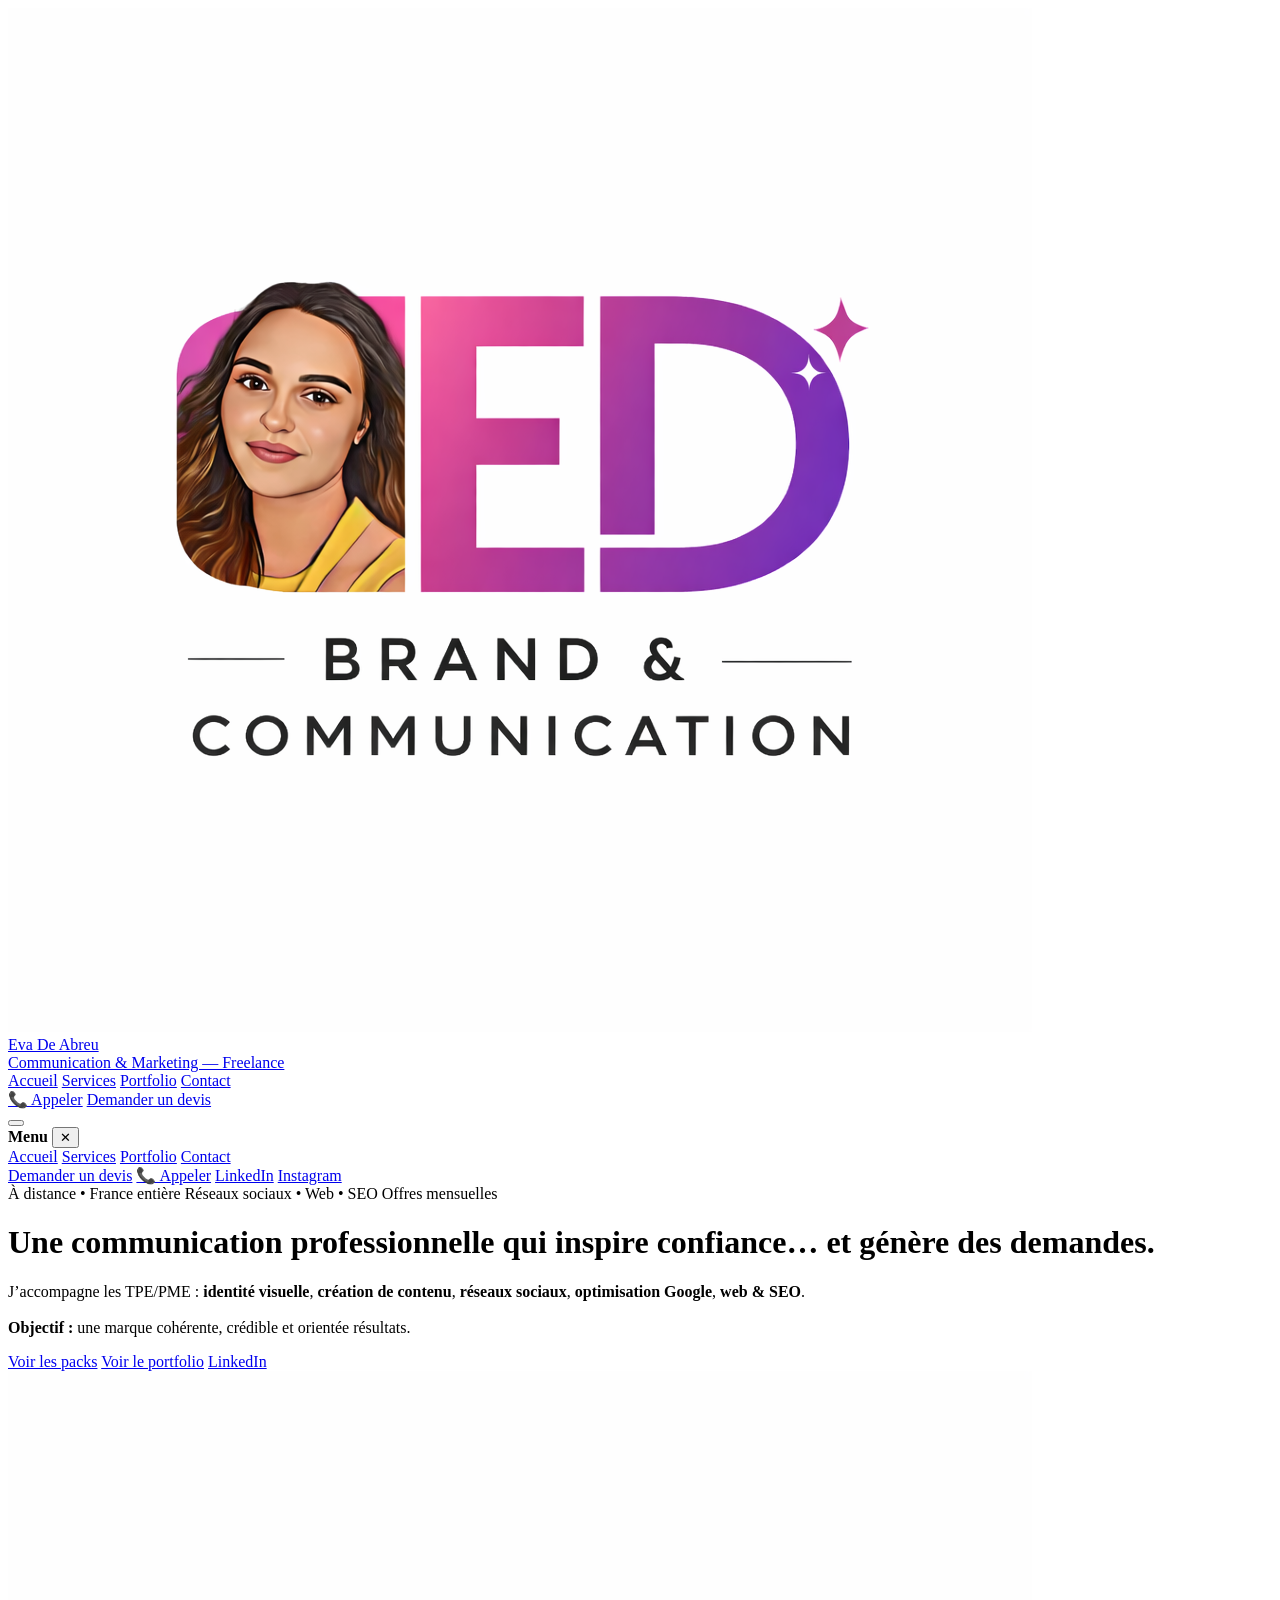
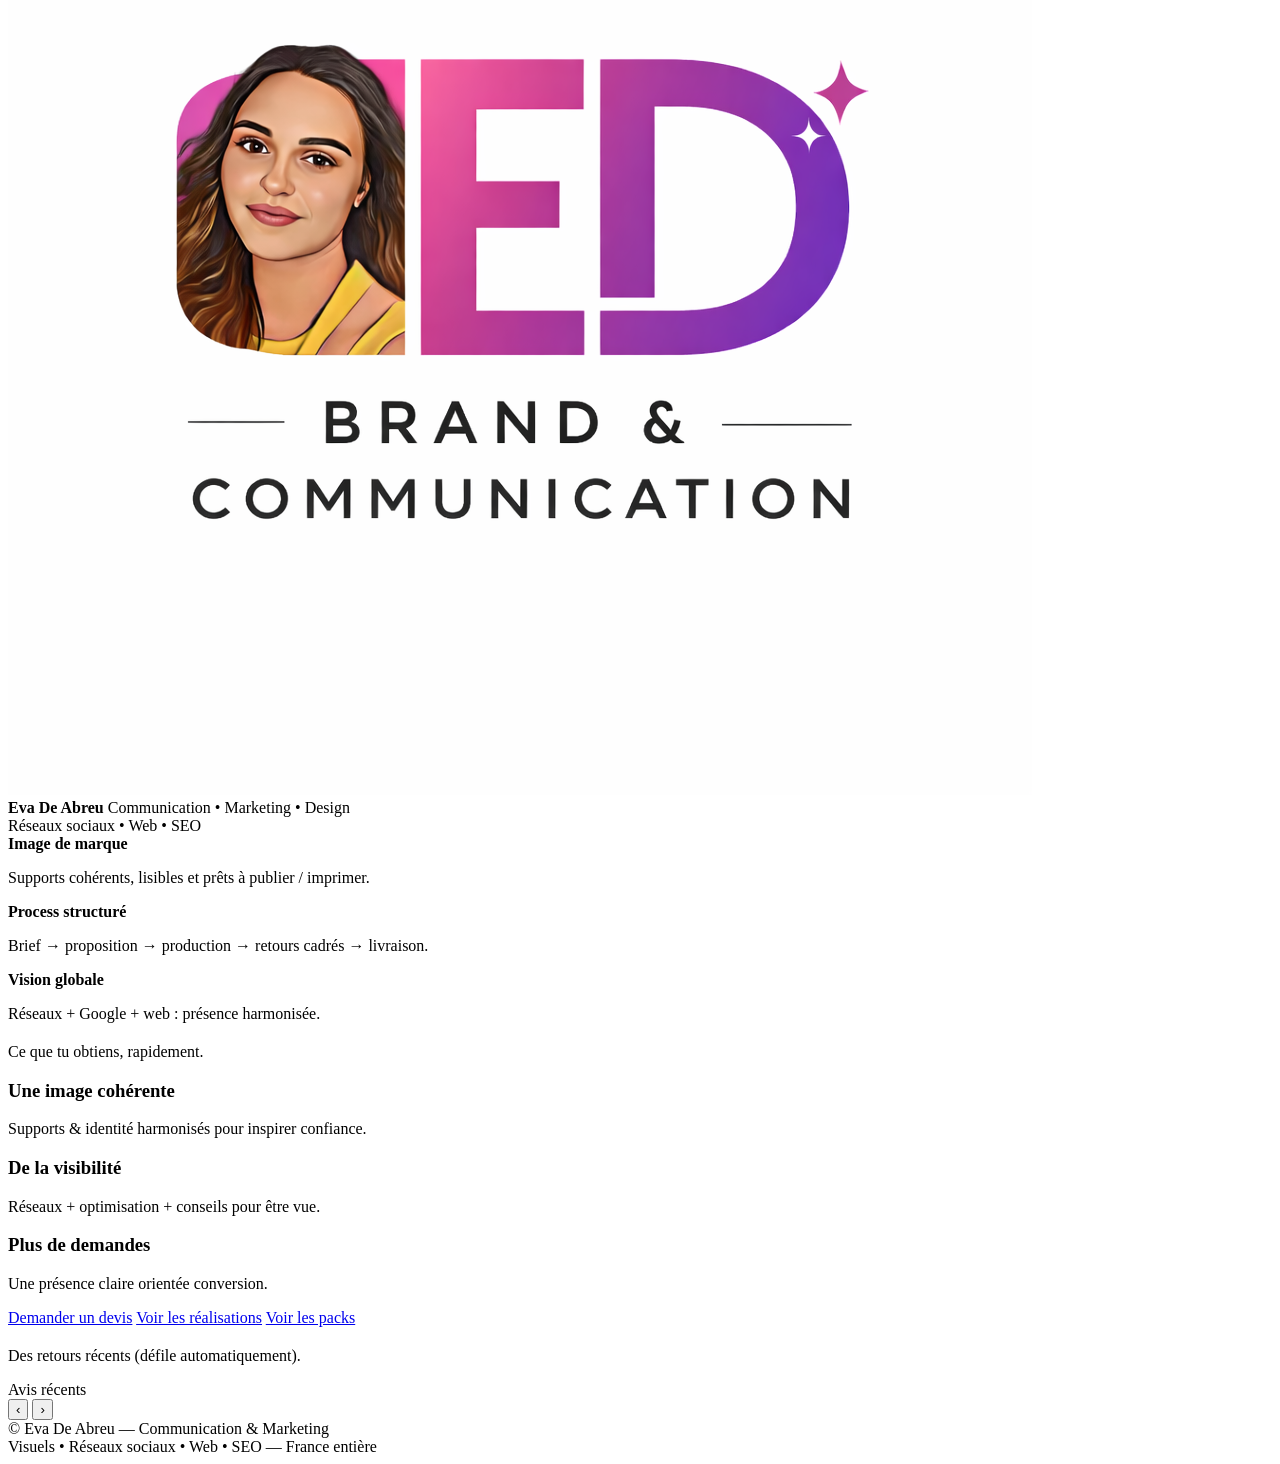
==== index.html @ fe3a86a8 "Add files via upload" ====
<!doctype html>
<html lang="fr">
<head>
  <meta charset="utf-8" />
  <meta name="viewport" content="width=device-width, initial-scale=1" />
  <title>Eva De Abreu — Communication & Marketing</title>
  <meta name="description" content="Freelance en communication & marketing : identité visuelle, réseaux sociaux, web & SEO." />
  <meta name="theme-color" content="#07070c" />
  <link rel="stylesheet" href="assets/css/style.css">
</head>

<body>
  <div class="bg-glow" aria-hidden="true"></div>
  <div class="blobs" aria-hidden="true">
    <div class="blob b1"></div>
    <div class="blob b2"></div>
    <div class="blob b3"></div>
  </div>

  <!-- ================= NAV ================= -->
  <div class="nav">
    <div class="wrap">
      <a class="brand" href="index.html" aria-label="Retour à l’accueil">
        <img src="brand-photo.jpg" alt="Photo — Eva De Abreu" onerror="this.style.display='none'">
        <div>
          <div class="name">Eva De Abreu</div>
          <div class="sub">Communication & Marketing — Freelance</div>
        </div>
      </a>

      <!-- Desktop links -->
      <div class="linksWrap" aria-label="Menu desktop">
        <nav class="links" id="topLinks">
          <a href="index.html">Accueil</a>
          <a href="services.html">Services</a>
          <a href="portfolio.html">Portfolio</a>
          <a href="contact.html">Contact</a>
        </nav>
      </div>

      <!-- Desktop buttons -->
      <div class="nav-right">
        <a class="pill" href="tel:+33765232469">📞 Appeler</a>
        <a class="pill primary" href="contact.html">Demander un devis</a>
      </div>

      <!-- Mobile burger -->
      <button class="burger" id="burger" type="button" aria-label="Ouvrir le menu" aria-expanded="false">
        <span></span><span></span><span></span>
      </button>
    </div>

    <!-- Mobile drawer -->
    <div class="mobileMenu" id="mobileMenu" aria-hidden="true">
      <div class="mobileCard">
        <div class="mobileTop">
          <b>Menu</b>
          <button class="mobileClose" id="mobileClose" type="button" aria-label="Fermer">✕</button>
        </div>

        <nav class="mobileLinks" aria-label="Navigation mobile">
          <a href="index.html" class="mLink">Accueil</a>
          <a href="services.html" class="mLink">Services</a>
          <a href="portfolio.html" class="mLink">Portfolio</a>
          <a href="contact.html" class="mLink">Contact</a>
        </nav>

        <div class="mobileCtas">
          <a class="btn primary" href="contact.html">Demander un devis</a>
          <a class="btn" href="tel:+33765232469">📞 Appeler</a>
          <a class="btn linkedin" href="https://www.linkedin.com/in/eva-de-abreu-46a273197/" target="_blank" rel="noopener">LinkedIn</a>
          <a class="btn" href="https://www.instagram.com/edbra_nd/" target="_blank" rel="noopener">Instagram</a>
        </div>
      </div>
    </div>
  </div>

  <!-- ================= HERO ================= -->
  <header class="wrap">
    <div class="hero">
      <div class="card hero-left glow-hover reveal">
        <div class="chips">
          <span class="chip"><span class="dot"></span>À distance • France entière</span>
          <span class="chip"><span class="dot"></span>Réseaux sociaux • Web • SEO</span>
          <span class="chip"><span class="dot"></span>Offres mensuelles</span>
        </div>

        <h1>
          Une communication <span class="grad">professionnelle</span> qui inspire confiance… et génère des
          <span class="grad">demandes</span>.
        </h1>

        <p class="lead">
          J’accompagne les TPE/PME : <b>identité visuelle</b>, <b>création de contenu</b>, <b>réseaux sociaux</b>,
          <b>optimisation Google</b>, <b>web & SEO</b>.
          <br><br>
          <b>Objectif :</b> une marque cohérente, crédible et orientée résultats.
        </p>

        <div class="hero-actions">
          <a class="btn primary" href="services.html">Voir les packs</a>
          <a class="btn ghost" href="portfolio.html">Voir le portfolio</a>
          <a class="btn linkedin" href="https://www.linkedin.com/in/eva-de-abreu-46a273197/" target="_blank" rel="noopener">LinkedIn</a>
        </div>
      </div>

      <div class="card hero-right reveal">
        <div class="profile glow-hover">
          <div class="orb" aria-hidden="true"></div>
          <div class="avatar">
            <img src="brand-photo.jpg" alt="Photo — Eva De Abreu" onerror="this.style.display='none'">
          </div>
          <div>
            <b>Eva De Abreu</b>
            <span>Communication • Marketing • Design<br>Réseaux sociaux • Web • SEO</span>
          </div>
        </div>

        <div class="stat glow-hover">
          <strong>Image de marque</strong>
          <p>Supports cohérents, lisibles et prêts à publier / imprimer.</p>
        </div>
        <div class="stat glow-hover">
          <strong>Process structuré</strong>
          <p>Brief → proposition → production → retours cadrés → livraison.</p>
        </div>
        <div class="stat glow-hover">
          <strong>Vision globale</strong>
          <p>Réseaux + Google + web : présence harmonisée.</p>
        </div>
      </div>
    </div>
  </header>

  <main class="wrap">
    <!-- ============ EN BREF ============ -->
    <section class="reveal">
      <div class="section-head">
        <h2 class="type-title" data-text="En bref"><span class="typeOut"></span><span class="caret" aria-hidden="true"></span></h2>
        <p>Ce que tu obtiens, rapidement.</p>
      </div>

      <div class="grid3">
        <div class="tile glow-hover">
          <h3>Une image cohérente</h3>
          <p>Supports & identité harmonisés pour inspirer confiance.</p>
        </div>
        <div class="tile glow-hover">
          <h3>De la visibilité</h3>
          <p>Réseaux + optimisation + conseils pour être vue.</p>
        </div>
        <div class="tile glow-hover">
          <h3>Plus de demandes</h3>
          <p>Une présence claire orientée conversion.</p>
        </div>
      </div>

      <div class="hero-actions" style="margin-top:14px;">
        <a class="btn primary" href="contact.html">Demander un devis</a>
        <a class="btn" href="portfolio.html">Voir les réalisations</a>
        <a class="btn ghost" href="services.html">Voir les packs</a>
      </div>
    </section>

    <!-- ============ AVIS ============ -->
    <section class="reveal">
      <div class="section-head">
        <h2 class="type-title" data-text="Avis clients"><span class="typeOut"></span><span class="caret" aria-hidden="true"></span></h2>
        <p>Des retours récents (défile automatiquement).</p>
      </div>

      <div class="reviewsHead">
        <div class="badge"><span class="spark"></span> Avis récents</div>
      </div>
      <div class="revProgress" aria-hidden="true"><span id="revProg"></span></div>

      <div class="reviews">
        <div class="reviews-track" id="reviewsTrack" aria-label="Carrousel d'avis"></div>
        <button class="revArrow left" type="button" id="revPrev" aria-label="Avis précédent">‹</button>
        <button class="revArrow right" type="button" id="revNext" aria-label="Avis suivant">›</button>
        <div class="revDots" id="revDots" aria-hidden="true"></div>
      </div>
    </section>

    <footer>
      <div class="foot">
        <div>© <span id="y"></span> Eva De Abreu — Communication & Marketing</div>
        <div class="muted2">Visuels • Réseaux sociaux • Web • SEO — France entière</div>
      </div>
    </footer>
  </main>

  <script src="assets/js/main.js" defer></script>
</body>
</html>
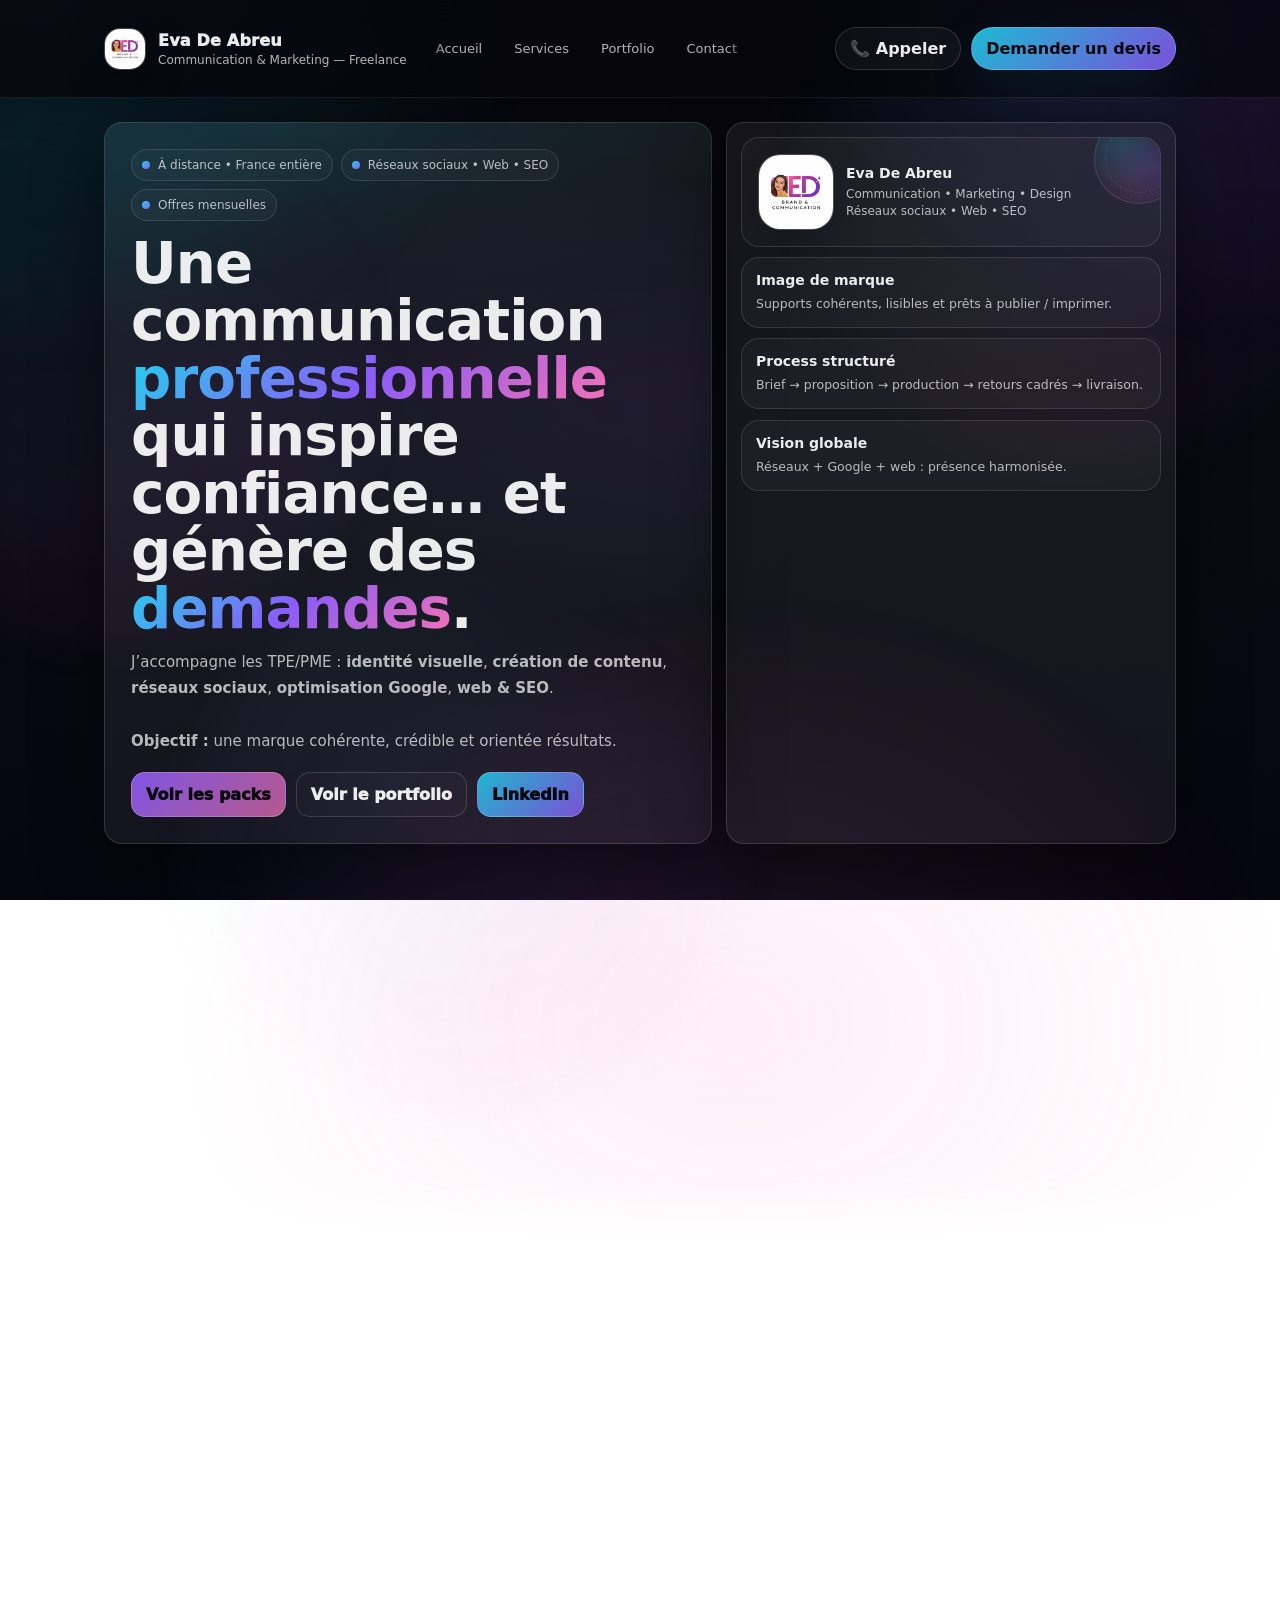
==== commit 3dee60df: "Update index.html" ====
--- a/index.html
+++ b/index.html
@@ -17,7 +17,6 @@
     <div class="blob b3"></div>
   </div>
 
-  <!-- ================= NAV ================= -->
   <div class="nav">
     <div class="wrap">
       <a class="brand" href="index.html" aria-label="Retour à l’accueil">
@@ -28,7 +27,6 @@
         </div>
       </a>
 
-      <!-- Desktop links -->
       <div class="linksWrap" aria-label="Menu desktop">
         <nav class="links" id="topLinks">
           <a href="index.html">Accueil</a>
@@ -38,19 +36,16 @@
         </nav>
       </div>
 
-      <!-- Desktop buttons -->
       <div class="nav-right">
         <a class="pill" href="tel:+33765232469">📞 Appeler</a>
         <a class="pill primary" href="contact.html">Demander un devis</a>
       </div>
 
-      <!-- Mobile burger -->
       <button class="burger" id="burger" type="button" aria-label="Ouvrir le menu" aria-expanded="false">
         <span></span><span></span><span></span>
       </button>
     </div>
 
-    <!-- Mobile drawer -->
     <div class="mobileMenu" id="mobileMenu" aria-hidden="true">
       <div class="mobileCard">
         <div class="mobileTop">
@@ -75,7 +70,6 @@
     </div>
   </div>
 
-  <!-- ================= HERO ================= -->
   <header class="wrap">
     <div class="hero">
       <div class="card hero-left glow-hover reveal">
@@ -133,7 +127,6 @@
   </header>
 
   <main class="wrap">
-    <!-- ============ EN BREF ============ -->
     <section class="reveal">
       <div class="section-head">
         <h2 class="type-title" data-text="En bref"><span class="typeOut"></span><span class="caret" aria-hidden="true"></span></h2>
@@ -162,7 +155,6 @@
       </div>
     </section>
 
-    <!-- ============ AVIS ============ -->
     <section class="reveal">
       <div class="section-head">
         <h2 class="type-title" data-text="Avis clients"><span class="typeOut"></span><span class="caret" aria-hidden="true"></span></h2>
--- a/assets/css/style.css
+++ b/assets/css/style.css
@@ -0,0 +1,1121 @@
+:root{
+  --bg0:#06060b;
+  --bg1:#090a12;
+  --panel: rgba(255,255,255,.06);
+  --stroke: rgba(255,255,255,.14);
+  --stroke2: rgba(255,255,255,.10);
+  --text: rgba(255,255,255,.92);
+  --muted: rgba(255,255,255,.70);
+  --muted2: rgba(255,255,255,.52);
+  --a1:#8b5cf6;
+  --a2:#22d3ee;
+  --a3:#f472b6;
+  --shadow: 0 18px 70px rgba(0,0,0,.45);
+  --shadow2: 0 10px 40px rgba(0,0,0,.25);
+  --r: 18px;
+  --max: 1120px;
+  --font: ui-sans-serif, system-ui, -apple-system, Segoe UI, Roboto, Arial, "Noto Sans";
+}
+*{box-sizing:border-box}
+html,body{height:100%}
+html, body { overflow-x:hidden; }
+body{
+  margin:0;
+  font-family:var(--font);
+  color:var(--text);
+  background: linear-gradient(180deg, var(--bg0), var(--bg1) 55%, #060610);
+  overflow-x:hidden;
+}
+a{color:inherit; text-decoration:none}
+.wrap{max-width:var(--max); margin:0 auto; padding:24px}
+.muted{color:var(--muted)}
+.muted2{color:var(--muted2)}
+.tiny{font-size:12px}
+.sr{position:absolute; width:1px; height:1px; padding:0; margin:-1px; overflow:hidden; clip:rect(0,0,0,0); white-space:nowrap; border:0;}
+
+.bg-glow{
+  position:fixed; inset:-24vmax; pointer-events:none; z-index:-2;
+  background:
+    radial-gradient(70vmax 55vmax at 18% 18%, rgba(34,211,238,.14), transparent 60%),
+    radial-gradient(70vmax 55vmax at 84% 16%, rgba(139,92,246,.18), transparent 60%),
+    radial-gradient(70vmax 55vmax at 55% 88%, rgba(244,114,182,.12), transparent 64%);
+  filter: blur(22px);
+  transform: translateZ(0);
+  opacity: .95;
+}
+.blobs{position:fixed; inset:0; pointer-events:none; z-index:-1; opacity:.55; filter: blur(20px); transform: translateZ(0);}
+.blob{
+  position:absolute; width: 44vmax; height: 44vmax; border-radius: 999px;
+  background:
+    radial-gradient(circle at 30% 30%, rgba(34,211,238,.18), transparent 55%),
+    radial-gradient(circle at 70% 60%, rgba(139,92,246,.18), transparent 55%),
+    radial-gradient(circle at 40% 80%, rgba(244,114,182,.12), transparent 60%);
+  mix-blend-mode: screen;
+  opacity:.55;
+  animation: floaty 12s ease-in-out infinite;
+}
+.blob.b1{left:-14%; top:10%;}
+.blob.b2{left:62%; top:-10%; animation-duration: 14s; opacity:.50}
+.blob.b3{left:14%; top:62%; animation-duration: 16s; opacity:.45}
+@keyframes floaty{0%,100%{transform: translate(0,0) scale(1)} 50%{transform: translate(28px,-22px) scale(1.05)}}
+body:before{
+  content:""; position:fixed; inset:0; pointer-events:none; opacity:.05; mix-blend-mode: overlay; z-index:-1;
+  background-image:url("data:image/svg+xml,%3Csvg xmlns='http://www.w3.org/2000/svg' width='160' height='160'%3E%3Cfilter id='n'%3E%3CfeTurbulence type='fractalNoise' baseFrequency='.8' numOctaves='3' stitchTiles='stitch'/%3E%3C/filter%3E%3Crect width='160' height='160' filter='url(%23n)' opacity='.14'/%3E%3C/svg%3E");
+}
+
+.card{
+  border-radius: var(--r);
+  border:1px solid var(--stroke);
+  background: var(--panel);
+  box-shadow: var(--shadow);
+}
+.soft{
+  border-radius: var(--r);
+  border:1px solid var(--stroke2);
+  background: rgba(255,255,255,.04);
+  box-shadow: var(--shadow2);
+}
+.glow-hover{
+  position:relative;
+  transition: transform .18s ease, border-color .18s ease, background .18s ease, box-shadow .18s ease, filter .18s ease;
+  will-change: transform;
+}
+.glow-hover:hover{
+  transform: translateY(-3px) scale(1.01);
+  border-color: rgba(255,255,255,.22);
+  background: rgba(255,255,255,.07);
+  box-shadow: 0 22px 90px rgba(0,0,0,.55);
+}
+.glow-hover:after{
+  content:""; position:absolute; inset:-1px; border-radius: inherit; pointer-events:none;
+  opacity:0; transition: opacity .18s ease;
+  background:
+    radial-gradient(520px 220px at 20% 10%, rgba(34,211,238,.16), transparent 55%),
+    radial-gradient(520px 220px at 90% 70%, rgba(139,92,246,.16), transparent 55%);
+}
+.glow-hover:hover:after{opacity:1}
+
+.nav{
+  position:sticky; top:0; z-index:50;
+  backdrop-filter: blur(14px);
+  background: rgba(6,6,12,.72);
+  border-bottom: 1px solid rgba(255,255,255,.08);
+}
+.nav .wrap{
+  display:flex; align-items:center; justify-content:space-between; gap:12px; flex-wrap:nowrap;
+}
+.brand{display:flex; align-items:center; gap:12px; flex:0 0 auto; min-width:0;}
+.brand img{
+  width:42px; height:42px; border-radius:16px; object-fit:cover;
+  border:1px solid rgba(255,255,255,.18);
+  background: rgba(255,255,255,.06);
+  box-shadow: var(--shadow2);
+  flex:0 0 auto;
+}
+.brand .name{font-weight:950; letter-spacing:.2px; white-space:nowrap}
+.brand .sub{font-size:12px; color:var(--muted); margin-top:3px; white-space:nowrap}
+
+.linksWrap{position:relative; flex: 1 1 auto; min-width:0; display:flex; align-items:center; gap:8px;}
+.navArrow{
+  width:36px; height:36px; border-radius:999px;
+  border:1px solid rgba(255,255,255,.14);
+  background: rgba(255,255,255,.04);
+  color:rgba(255,255,255,.82);
+  cursor:pointer;
+  display:none;
+  align-items:center; justify-content:center;
+  transition: transform .12s ease, filter .12s ease, background .12s ease, border-color .12s ease;
+  flex:0 0 auto;
+}
+.navArrow:hover{ transform: translateY(-1px); filter:brightness(1.08); background: rgba(255,255,255,.06); border-color: rgba(255,255,255,.18); }
+.navArrow:active{ transform: translateY(0); }
+.links{
+  display:flex; gap:6px; align-items:center; white-space:nowrap;
+  overflow-x:auto; -webkit-overflow-scrolling: touch;
+  scrollbar-width:none; padding: 6px 4px; border-radius:999px; min-width:0;
+  mask-image: linear-gradient(90deg, transparent, #000 8%, #000 92%, transparent);
+}
+.links::-webkit-scrollbar{display:none}
+.links a{
+  font-size:13px; color:var(--muted); padding:10px 12px; border-radius:999px;
+  border:1px solid transparent; flex:0 0 auto;
+  transition: transform .12s ease, background .12s ease, border-color .12s ease;
+}
+.links a:hover{
+  color:var(--text);
+  border-color: rgba(255,255,255,.12);
+  background: rgba(255,255,255,.04);
+  transform: translateY(-1px);
+}
+.links a.active{
+  color:#07070c;
+  background: linear-gradient(135deg, rgba(34,211,238,.88), rgba(139,92,246,.88));
+  border-color: rgba(255,255,255,.18);
+}
+
+.nav-right{display:flex; align-items:center; gap:10px; flex:0 0 auto; white-space:nowrap;}
+.pill{
+  display:inline-flex; align-items:center; gap:10px; padding:11px 14px; border-radius:999px;
+  border:1px solid rgba(255,255,255,.14);
+  background: rgba(255,255,255,.04);
+  color:var(--text);
+  font-weight:900;
+  cursor:pointer;
+  transition: transform .12s ease, background .12s ease, border-color .12s ease, filter .12s ease;
+  white-space:nowrap;
+}
+.pill:hover{transform: translateY(-1px); background: rgba(255,255,255,.06); border-color: rgba(255,255,255,.18); filter:brightness(1.06)}
+.pill.primary{
+  background: linear-gradient(135deg, rgba(34,211,238,.88), rgba(139,92,246,.88));
+  color:#07070c; border-color: rgba(255,255,255,.18);
+  box-shadow: 0 18px 55px rgba(34,211,238,.10);
+}
+
+@media(max-width:980px){
+  .brand .sub{display:none}
+  .nav .wrap{padding-top:12px; padding-bottom:12px;}
+  .nav-right .pill{ padding:10px 12px; }
+}
+@media(max-width:560px){
+  .links a{ padding:9px 10px; font-size:12.5px; }
+  .brand img{ width:38px; height:38px; border-radius:14px; }
+  .brand .name{ font-size:13px; }
+  .nav-right{ gap:8px; }
+  .nav-right .pill{ padding:9px 10px; font-size:13px; }
+  .navArrow{ width:34px; height:34px; }
+}
+
+header{padding:44px 0 8px}
+.hero{display:grid; grid-template-columns: 1.15fr .85fr; gap:14px;}
+@media(max-width:980px){ .hero{grid-template-columns:1fr} header{padding:26px 0 8px} }
+.hero-left{padding:26px; position:relative; overflow:hidden}
+.hero-left:after{
+  content:""; position:absolute; inset:-1px; border-radius: var(--r); pointer-events:none;
+  background:
+    radial-gradient(1200px 400px at 30% 0%, rgba(34,211,238,.12), transparent 55%),
+    radial-gradient(1200px 420px at 100% 40%, rgba(139,92,246,.14), transparent 55%),
+    radial-gradient(900px 420px at 70% 100%, rgba(244,114,182,.10), transparent 60%);
+  opacity:.85; mask: linear-gradient(#000, transparent 120%);
+}
+.chips{display:flex; gap:8px; flex-wrap:wrap; margin-bottom:14px; position:relative; z-index:1}
+.chip{
+  display:inline-flex; align-items:center; gap:8px; padding:8px 10px; border-radius:999px;
+  border:1px solid rgba(255,255,255,.12);
+  background: rgba(255,255,255,.03);
+  font-size:12px; color:var(--muted);
+  transition: transform .14s ease, filter .14s ease;
+}
+.chip:hover{ transform: translateY(-2px); filter:brightness(1.08); }
+.dot{width:8px; height:8px; border-radius:999px; background: linear-gradient(135deg, var(--a2), var(--a1)); display:inline-block;}
+h1{
+  margin:0 0 12px;
+  font-size: clamp(34px, 4.4vw, 58px);
+  line-height:1.02;
+  letter-spacing:-.9px;
+  position:relative; z-index:1;
+}
+.grad{
+  background: linear-gradient(135deg, var(--a2), var(--a1), var(--a3));
+  -webkit-background-clip:text; background-clip:text; color:transparent;
+}
+.lead{
+  margin:0 0 18px; line-height:1.75; color:var(--muted);
+  font-size:15px; max-width:78ch; position:relative; z-index:1;
+}
+.hero-actions{display:flex; gap:10px; flex-wrap:wrap; margin-top:10px; position:relative; z-index:1}
+.btn{
+  display:inline-flex; align-items:center; justify-content:center; gap:10px;
+  padding:12px 14px; border-radius:14px;
+  border:1px solid rgba(255,255,255,.14);
+  background: rgba(255,255,255,.04);
+  color:var(--text);
+  font-weight:950;
+  cursor:pointer;
+  transition: transform .14s ease, background .14s ease, border-color .14s ease, filter .14s ease;
+  white-space:nowrap;
+}
+.btn:hover{transform: translateY(-2px) scale(1.01); background: rgba(255,255,255,.06); border-color: rgba(255,255,255,.18); filter:brightness(1.07)}
+.btn.primary{ background: linear-gradient(135deg, rgba(139,92,246,.92), rgba(244,114,182,.72)); color:#07070c; border-color: rgba(255,255,255,.18); }
+.btn.linkedin{ background: linear-gradient(135deg, rgba(34,211,238,.84), rgba(139,92,246,.84)); color:#07070c; border-color: rgba(255,255,255,.18); }
+.btn.ghost{ background: rgba(255,255,255,.02); }
+.hero-right{padding:14px; display:flex; flex-direction:column; gap:10px}
+.profile{
+  padding:16px; display:flex; gap:12px; align-items:center;
+  border-radius: var(--r);
+  border:1px solid rgba(255,255,255,.12);
+  background: rgba(255,255,255,.03);
+  position:relative; overflow:hidden;
+}
+.orb{
+  position:absolute; right:-24px; top:-24px; width:90px; height:90px; border-radius:999px;
+  border:1px solid rgba(255,255,255,.14);
+  background:
+    radial-gradient(circle at 30% 30%, rgba(34,211,238,.22), transparent 55%),
+    radial-gradient(circle at 70% 60%, rgba(139,92,246,.22), transparent 55%),
+    radial-gradient(circle at 40% 80%, rgba(244,114,182,.14), transparent 60%);
+  filter: blur(.2px);
+  opacity:.8;
+  animation: spin 8s linear infinite;
+}
+.orb:after{ content:""; position:absolute; inset:10px; border-radius:999px; border:1px dashed rgba(255,255,255,.18); opacity:.7; }
+@keyframes spin{to{transform: rotate(360deg)}}
+.avatar{
+  width:76px; height:76px; border-radius:22px; overflow:hidden;
+  border:1px solid rgba(255,255,255,.16);
+  background: rgba(255,255,255,.05);
+  box-shadow: var(--shadow2);
+  flex:0 0 auto;
+  transition: transform .18s ease;
+}
+.profile:hover .avatar{transform: scale(1.03)}
+.avatar img{width:100%; height:100%; object-fit:cover; display:block}
+.profile b{display:block; font-size:14px}
+.profile span{display:block; margin-top:5px; color:var(--muted); font-size:12px; line-height:1.4}
+.stat{
+  padding:14px;
+  border-radius: var(--r);
+  border:1px solid rgba(255,255,255,.12);
+  background: rgba(255,255,255,.03);
+}
+.stat strong{display:block; font-size:14px}
+.stat p{margin:6px 0 0; color:var(--muted); font-size:12.5px; line-height:1.55}
+
+section{padding:22px 0}
+.section-head{
+  display:flex; align-items:flex-end; justify-content:space-between;
+  gap:12px; margin:12px 0 12px;
+}
+.type-title{
+  margin:0; font-size:16px; letter-spacing:.2px;
+  min-height: 22px; display:flex; align-items:flex-end; gap:8px;
+}
+.caret{
+  width:10px; height:18px; border-right:2px solid rgba(255,255,255,.7);
+  transform: translateY(2px);
+  animation: blink 1s steps(1) infinite;
+  opacity:.9;
+}
+@keyframes blink{50%{opacity:0}}
+.section-head p{margin:0; color:var(--muted2); font-size:13px}
+
+.grid3{display:grid; grid-template-columns:repeat(3,1fr); gap:12px}
+@media(max-width:980px){ .grid3{grid-template-columns:1fr} }
+.tile{
+  padding:16px; border-radius: var(--r);
+  border:1px solid rgba(255,255,255,.12);
+  background: rgba(255,255,255,.03);
+  box-shadow: var(--shadow2);
+  position:relative; overflow:hidden;
+  transition: transform .18s ease, background .18s ease, border-color .18s ease, filter .18s ease;
+}
+.tile:before{
+  content:""; position:absolute; inset:-1px; pointer-events:none;
+  background:
+    radial-gradient(420px 220px at 10% 0%, rgba(34,211,238,.10), transparent 60%),
+    radial-gradient(420px 220px at 100% 60%, rgba(139,92,246,.10), transparent 60%);
+  opacity:.9;
+}
+.tile > *{ position:relative; z-index:1; }
+.tile:hover{transform: translateY(-3px) scale(1.01); background: rgba(255,255,255,.05); border-color: rgba(255,255,255,.18); filter:brightness(1.06)}
+.tile h3{margin:0 0 8px; font-size:14px}
+.tile p{margin:0; color:var(--muted); font-size:13px; line-height:1.6}
+
+.packsTrack{
+  display:flex; gap:12px; overflow-x:auto;
+  -webkit-overflow-scrolling: touch;
+  scroll-snap-type:x mandatory;
+  scrollbar-width:none;
+  padding: 4px 2px 14px;
+  mask-image: linear-gradient(90deg, transparent, #000 6%, #000 94%, transparent);
+}
+.packsTrack::-webkit-scrollbar{display:none}
+.packCard{
+  flex: 0 0 92%;
+  scroll-snap-align:start;
+  border-radius: var(--r);
+  border:1px solid rgba(255,255,255,.12);
+  background: rgba(255,255,255,.03);
+  box-shadow: var(--shadow2);
+  overflow:hidden;
+  position:relative;
+  display:flex;
+  flex-direction:column;
+  min-height: 520px;
+  padding-top: 18px;
+}
+@media(min-width: 760px){ .packCard{ flex-basis: 58%; } }
+@media(min-width: 980px){
+  .packCard{ flex-basis: calc(33.333% - 8px); min-height: 560px; }
+  .packsTrack{ overflow: hidden; scroll-snap-type:none; mask-image:none; padding-bottom: 2px; }
+}
+.packBadge{
+  position:absolute;
+  top:10px;
+  left:12px;
+  font-size:11px;
+  padding:7px 10px;
+  border-radius:999px;
+  border:1px solid rgba(34,211,238,.35);
+  background: rgba(34,211,238,.12);
+  backdrop-filter: blur(10px);
+  font-weight:950;
+  color: rgba(255,255,255,.92);
+  z-index:6;
+}
+.packTop{
+  padding:18px;
+  border-bottom: 1px solid rgba(255,255,255,.08);
+  position:relative;
+  overflow:hidden;
+}
+.packTop:before{
+  content:"";
+  position:absolute; inset:-1px;
+  background:
+    radial-gradient(520px 220px at 10% 0%, rgba(34,211,238,.10), transparent 60%),
+    radial-gradient(520px 240px at 100% 70%, rgba(139,92,246,.10), transparent 60%);
+  opacity:.9;
+  pointer-events:none;
+}
+.packTop > *{ position:relative; z-index:1; }
+.packTitle{ font-weight:950; font-size:14px; }
+.packDesc{ margin-top:6px; color:var(--muted); font-size:12.8px; line-height:1.55; max-width: 52ch; }
+.packPrice{
+  margin-top:12px;
+  display:inline-flex;
+  flex-direction:column;
+  gap:3px;
+  padding:10px 12px;
+  border-radius:999px;
+  color:#07070c;
+  font-weight:950;
+  background: linear-gradient(135deg, rgba(34,211,238,.90), rgba(139,92,246,.92));
+  border:1px solid rgba(255,255,255,.16);
+  width: fit-content;
+}
+.packPrice small{ opacity:.84; font-size:11px; font-weight:900; }
+.packInner{ padding:14px 16px 16px; display:flex; flex-direction:column; gap:10px; flex:1 1 auto; min-height:0; }
+.packListWrap{
+  border-radius:14px;
+  border:1px solid rgba(255,255,255,.10);
+  background: rgba(255,255,255,.02);
+  padding:10px;
+  flex: 1 1 auto;
+  min-height: 0;
+  overflow:hidden;
+}
+.packList{
+  margin:0;
+  padding:0;
+  list-style:none;
+  display:grid;
+  gap:8px;
+  max-height: 320px;
+  overflow:auto;
+  scrollbar-width: thin;
+  scrollbar-color: rgba(255,255,255,.22) transparent;
+  padding-right: 6px;
+}
+.packList::-webkit-scrollbar{ width:10px; }
+.packList::-webkit-scrollbar-thumb{
+  background: rgba(255,255,255,.18);
+  border-radius:999px;
+  border: 3px solid transparent;
+  background-clip: content-box;
+}
+.packList li{
+  display:flex;
+  gap:10px;
+  align-items:flex-start;
+  padding:10px 12px;
+  border-radius:14px;
+  border:1px solid rgba(255,255,255,.10);
+  background: rgba(255,255,255,.03);
+  color:var(--muted);
+  font-size:13px;
+  transition: transform .16s ease, border-color .16s ease, background .16s ease;
+}
+.packList li:hover{transform: translateY(-2px); border-color: rgba(255,255,255,.18); background: rgba(255,255,255,.05);}
+.packList li i{
+  width:10px; height:10px; border-radius:999px;
+  background: linear-gradient(135deg, var(--a2), var(--a1));
+  margin-top:4px; flex:0 0 auto; display:inline-block;
+}
+.packCtaRow{display:flex; gap:10px; flex-wrap:wrap; margin-top:auto;}
+.packCtaRow .btn{ width:100%; }
+
+.seg{
+  padding:10px 12px; border-radius:999px;
+  border:1px solid rgba(255,255,255,.12);
+  background: rgba(255,255,255,.03);
+  color:var(--muted);
+  font-weight:950;
+  cursor:pointer;
+  transition: transform .12s ease, background .12s ease, border-color .12s ease, filter .12s ease;
+}
+.seg:hover{transform: translateY(-2px); background: rgba(255,255,255,.05); border-color: rgba(255,255,255,.18); filter:brightness(1.07)}
+.seg.active{ color:#07070c; background: linear-gradient(135deg, rgba(139,92,246,.88), rgba(34,211,238,.72)); border-color: rgba(255,255,255,.16); }
+.gallery-actions{display:flex; gap:10px; flex-wrap:wrap}
+.gallery{ display:grid; grid-template-columns:repeat(4,1fr); gap:12px; margin-top:12px; }
+@media(max-width:980px){ .gallery{grid-template-columns:1fr 1fr} }
+@media(max-width:520px){ .gallery{grid-template-columns:1fr} }
+.shot{
+  border-radius: var(--r);
+  border:1px solid rgba(255,255,255,.12);
+  background: rgba(255,255,255,.03);
+  overflow:hidden;
+  box-shadow: var(--shadow2);
+  cursor:pointer;
+  transition: transform .18s ease, border-color .18s ease, filter .18s ease;
+  position:relative;
+}
+.shot:hover{transform: translateY(-3px) scale(1.01); border-color: rgba(255,255,255,.18); filter:brightness(1.06)}
+.shot img{
+  width:100%;
+  height: 320px;
+  object-fit: contain;
+  background: rgba(6,6,12,.42);
+  padding:12px;
+  display:block;
+  filter:saturate(1.03) contrast(1.02);
+}
+.cap{
+  position:absolute; left:10px; right:10px; bottom:10px;
+  border-radius:14px; padding:10px 12px;
+  border:1px solid rgba(255,255,255,.12);
+  background: rgba(6,6,12,.72);
+  backdrop-filter: blur(12px);
+  display:flex; align-items:center; justify-content:space-between; gap:10px;
+}
+.cap b{font-size:12px}
+.cap span{font-size:11px; color:var(--muted)}
+.miniTag{
+  font-size:11px; font-weight:950; padding:6px 9px; border-radius:999px;
+  border:1px solid rgba(139,92,246,.35);
+  background: rgba(139,92,246,.16);
+  white-space:nowrap;
+}
+
+/* ===== Sites web (carrousel) ===== */
+.sitesWrap{ position:relative; margin-top:12px; border-radius: var(--r); }
+.sitesTrack{
+  display:flex; gap:12px; overflow-x:auto;
+  -webkit-overflow-scrolling: touch;
+  scroll-snap-type:x mandatory;
+  scrollbar-width:none;
+  padding: 4px 2px 14px;
+  mask-image: linear-gradient(90deg, transparent, #000 6%, #000 94%, transparent);
+}
+.sitesTrack::-webkit-scrollbar{display:none}
+.siteCard{
+  flex: 0 0 92%;
+  scroll-snap-align:start;
+  border-radius: var(--r);
+  border:1px solid rgba(255,255,255,.12);
+  background: rgba(255,255,255,.03);
+  box-shadow: var(--shadow2);
+  overflow:hidden;
+  position:relative;
+  display:flex;
+  flex-direction:column;
+  min-height: 520px;
+}
+@media(min-width: 760px){ .siteCard{ flex-basis: 58%; } }
+@media(min-width: 980px){
+  .siteCard{ flex-basis: calc(50% - 6px); min-height: 560px; }
+  .sitesTrack{ overflow: hidden; scroll-snap-type:none; mask-image:none; padding-bottom: 2px; }
+}
+.siteTop{
+  padding:16px;
+  border-bottom: 1px solid rgba(255,255,255,.08);
+  position:relative;
+  overflow:hidden;
+}
+.siteTop:before{
+  content:"";
+  position:absolute; inset:-1px;
+  background:
+    radial-gradient(520px 220px at 10% 0%, rgba(34,211,238,.10), transparent 60%),
+    radial-gradient(520px 240px at 100% 70%, rgba(139,92,246,.10), transparent 60%);
+  opacity:.9;
+  pointer-events:none;
+}
+.siteTop > *{ position:relative; z-index:1; }
+.siteTitle{ font-weight:950; font-size:14px; }
+.siteDesc{ margin-top:6px; color:var(--muted); font-size:12.8px; line-height:1.55; max-width: 60ch; }
+.sitePreview{ position:relative; flex: 1 1 auto; background: rgba(6,6,12,.35); border-top: 1px solid rgba(255,255,255,.06); }
+.siteFrame{ width:100%; height:100%; border:0; display:block; background: rgba(0,0,0,.2); }
+.siteBottom{ padding:14px 16px 16px; display:flex; gap:10px; flex-wrap:wrap; }
+.siteBottom .btn{ width:100%; }
+@media(min-width: 520px){ .siteBottom .btn{ width:auto; } }
+
+/* Mobile: garder l’aperçu (mini) */
+@media(max-width: 720px){
+  .sitePreview{ display:block; height:260px; overflow:hidden; }
+  .siteFrame{
+    width: 140%;
+    height: 360px;
+    transform: scale(.72);
+    transform-origin: 0 0;
+  }
+}
+
+.pageHead{
+  padding:18px;
+  margin-top:14px;
+}
+.pageHead h1{ margin:0 0 8px; font-size: clamp(26px, 3.2vw, 38px); letter-spacing:-.6px; }
+.pageHead p{ margin:0; color:var(--muted); line-height:1.7; font-size:14px; }
+
+.contact-grid{display:grid; grid-template-columns:1fr 1fr; gap:12px}
+@media(max-width:980px){ .contact-grid{grid-template-columns:1fr} }
+.field{display:grid; gap:8px; margin-top:12px}
+label{font-size:12px; color:var(--muted); font-weight:850}
+input, textarea{
+  width:100%;
+  border-radius:14px;
+  border:1px solid rgba(255,255,255,.14);
+  background: rgba(6,6,12,.35);
+  color:var(--text);
+  padding:12px 12px;
+  font-family: var(--font);
+  outline:none;
+  transition: border-color .14s ease, box-shadow .14s ease, filter .14s ease;
+}
+textarea{min-height:140px; resize:vertical}
+input:focus, textarea:focus{
+  border-color: rgba(34,211,238,.35);
+  box-shadow: 0 0 0 4px rgba(34,211,238,.10);
+  filter:brightness(1.03);
+}
+
+footer{padding:28px 0 60px; color:var(--muted2); font-size:13px;}
+.foot{
+  border-top: 1px solid rgba(255,255,255,.10);
+  padding-top:18px;
+  display:flex; justify-content:space-between; gap:14px; flex-wrap:wrap;
+}
+
+/* Lightbox */
+.lightbox{
+  position:fixed; inset:0;
+  background: rgba(0,0,0,.72);
+  display:none; align-items:center; justify-content:center;
+  padding:18px;
+  z-index:1000;
+}
+.lightbox.open{display:flex}
+.lb-card{
+  width:min(1100px, 96vw);
+  max-height: min(92vh, 920px);
+  display:flex; flex-direction:column;
+  border-radius:18px;
+  border:1px solid rgba(255,255,255,.14);
+  background: rgba(6,6,12,.80);
+  backdrop-filter: blur(14px);
+  box-shadow: 0 30px 120px rgba(0,0,0,.6);
+  overflow:hidden;
+  animation: pop .18s ease-out;
+}
+@keyframes pop{from{transform: scale(.98); opacity:.7} to{transform: scale(1); opacity:1}}
+.lb-top{
+  display:flex; align-items:center; justify-content:space-between; gap:10px;
+  padding:12px 14px;
+  border-bottom: 1px solid rgba(255,255,255,.10);
+  flex:0 0 auto;
+}
+.lb-top b{font-size:13px}
+.lb-top .lb-actions{display:flex; gap:8px; align-items:center;}
+.lb-top button{
+  cursor:pointer;
+  border:1px solid rgba(255,255,255,.14);
+  background: rgba(255,255,255,.06);
+  color: var(--text);
+  border-radius:12px;
+  padding:8px 10px;
+  font-weight:950;
+  transition: transform .14s ease, filter .14s ease;
+}
+.lb-top button:hover{transform: translateY(-1px); filter:brightness(1.08)}
+.lb-img{
+  flex: 1 1 auto;
+  display:flex; align-items:center; justify-content:center;
+  background: rgba(255,255,255,.03);
+  padding: 10px;
+  overflow:auto;
+  cursor: zoom-in;
+}
+.lb-img img{
+  max-width: 100%;
+  max-height: 100%;
+  width:auto; height:auto;
+  object-fit: contain;
+  display:block;
+  border-radius: 12px;
+  background: rgba(0,0,0,.15);
+  transform-origin: center center;
+  transition: transform .12s ease;
+}
+.lb-img.zoom{ cursor: zoom-out; }
+.lb-img.zoom img{ max-width: none; max-height: none; }
+
+/* Reveal */
+.reveal{opacity:0; transform: translateY(10px); transition: opacity .55s ease, transform .55s ease;}
+.reveal.on{opacity:1; transform: translateY(0);}
+
+/* ===== AVIS (CARROUSEL) ===== */
+.reviews{
+  position:relative;
+  margin-top:12px;
+  border-radius:14px;
+  border:1px solid rgba(255,255,255,.12);
+  background: rgba(255,255,255,.02);
+  overflow:hidden;
+  padding:12px;
+  min-height: 210px;
+}
+.reviews-track{
+  display:flex;
+  gap:12px;
+
+  overflow-x:auto;                /* ✅ IMPORTANT */
+  overflow-y:hidden;
+  -webkit-overflow-scrolling: touch;
+
+  scroll-snap-type:x mandatory;
+  scrollbar-width:none;
+}
+.reviews-track::-webkit-scrollbar{ display:none; }
+.review{
+  flex: 0 0 100%;
+  scroll-snap-align:start;
+  border-radius:14px;
+  border:1px solid rgba(255,255,255,.10);
+  background: rgba(255,255,255,.03);
+  padding:14px;
+  box-shadow: var(--shadow2);
+  position:relative;
+}
+@media(min-width:980px){
+  .review{ flex-basis: calc(50% - 6px); }
+}
+.revTop{ display:flex; align-items:center; justify-content:space-between; gap:10px; }
+.revName{ font-weight:950; font-size:13px; }
+.revStars{ font-size:12px; color: rgba(255,255,255,.85); white-space:nowrap; }
+.revText{ margin:10px 0 0; color: var(--muted); font-size:13px; line-height:1.65; }
+.revArrow{
+  position:absolute; top:50%; transform: translateY(-50%);
+  width:34px; height:34px; border-radius:999px;
+  border:1px solid rgba(255,255,255,.14);
+  background: rgba(6,6,12,.55);
+  backdrop-filter: blur(10px);
+  color: rgba(255,255,255,.85);
+  cursor:pointer;
+  display:inline-flex; align-items:center; justify-content:center;
+}
+.revArrow.left{ left:10px; }
+.revArrow.right{ right:10px; }
+.revDots{ display:flex; justify-content:center; gap:6px; margin-top:10px; }
+.revDot{
+  width:7px; height:7px; border-radius:999px;
+  border:1px solid rgba(255,255,255,.22);
+  background: rgba(255,255,255,.10);
+  opacity:.7;
+}
+.revDot.on{
+  opacity:1;
+  background: linear-gradient(135deg, rgba(34,211,238,.85), rgba(139,92,246,.85));
+  border-color: rgba(255,255,255,.18);
+}
+
+/* ===== MENU MOBILE (BURGER) ===== */
+.burger{
+  display:none;
+  width:40px;height:40px;
+  border-radius:999px;
+  border:1px solid rgba(255,255,255,.14);
+  background: rgba(255,255,255,.04);
+  color: rgba(255,255,255,.9);
+  cursor:pointer;
+  font-weight:950;
+}
+.burger:hover{ filter:brightness(1.08); }
+
+.mobileNav{
+  position:fixed; inset:0;
+  display:none;
+  align-items:flex-start;
+  justify-content:flex-end;
+  padding:14px;
+  background: rgba(0,0,0,.55);
+  backdrop-filter: blur(8px);
+  z-index:9999;
+}
+.mobileNav.open{ display:flex; }
+.mobileCard{
+  width:min(380px, 92vw);
+  border-radius:18px;
+  overflow:hidden;
+}
+.mobileHead{
+  display:flex;
+  align-items:center;
+  justify-content:space-between;
+  padding:14px 14px;
+  border-bottom:1px solid rgba(255,255,255,.10);
+}
+.mobileClose{
+  border:1px solid rgba(255,255,255,.14);
+  background: rgba(255,255,255,.06);
+  color: var(--text);
+  border-radius:12px;
+  padding:8px 10px;
+  cursor:pointer;
+  font-weight:950;
+}
+.mobileLinks{ padding:14px; display:grid; gap:10px; }
+.mobileLinks a{
+  padding:12px 12px;
+  border-radius:14px;
+  border:1px solid rgba(255,255,255,.10);
+  background: rgba(255,255,255,.03);
+  color: var(--text);
+  font-weight:900;
+}
+.mobileLinks a:hover{ background: rgba(255,255,255,.05); border-color: rgba(255,255,255,.18); }
+
+@media(max-width: 760px){
+  .navArrow{ display:none !important; }
+  .links{ display:none; }
+  .nav-right{ display:none !important; } 
+  .burger{ display:inline-flex; align-items:center; justify-content:center; }
+}
+
+html{scroll-behavior:smooth}
+@media (prefers-reduced-motion: reduce){
+  .blob, .orb{ animation:none !important; }
+  .reveal{ transition:none !important; }
+  .caret{ animation:none !important; opacity:1; }
+  html{ scroll-behavior:auto; }
+}
+/* ===== AVIS — VERSION STYLÉE ===== */
+.reviews{
+  position:relative;
+  margin-top:12px;
+  border-radius:18px;
+  border:1px solid rgba(255,255,255,.14);
+  background:
+    radial-gradient(800px 220px at 10% 0%, rgba(34,211,238,.10), transparent 60%),
+    radial-gradient(900px 260px at 100% 70%, rgba(139,92,246,.12), transparent 60%),
+    rgba(255,255,255,.03);
+  overflow:hidden;
+  padding:14px;
+  box-shadow: 0 22px 90px rgba(0,0,0,.48);
+}
+
+.reviews:before{
+  content:"";
+  position:absolute; inset:-1px;
+  background:
+    radial-gradient(520px 220px at 15% 10%, rgba(34,211,238,.10), transparent 55%),
+    radial-gradient(520px 220px at 92% 80%, rgba(244,114,182,.08), transparent 55%);
+  opacity:.9;
+  pointer-events:none;
+}
+
+.reviewsHead{
+  position:relative;
+  z-index:2;
+  display:flex;
+  align-items:center;
+  justify-content:space-between;
+  gap:10px;
+  margin:2px 2px 10px;
+}
+.reviewsHead .hint{
+  color: rgba(255,255,255,.62);
+  font-size:12px;
+}
+.reviewsHead .badge{
+  display:inline-flex;
+  align-items:center;
+  gap:8px;
+  padding:8px 10px;
+  border-radius:999px;
+  border:1px solid rgba(255,255,255,.14);
+  background: rgba(6,6,12,.35);
+  backdrop-filter: blur(10px);
+  font-weight:950;
+  font-size:12px;
+}
+.reviewsHead .spark{
+  width:10px;height:10px;border-radius:999px;
+  background: linear-gradient(135deg, var(--a2), var(--a1), var(--a3));
+  box-shadow: 0 10px 24px rgba(34,211,238,.14);
+}
+
+.reviews-track{
+  position:relative;
+  z-index:2;
+  display:flex;
+  gap:12px;
+  overflow:hidden;
+  scroll-snap-type:x mandatory;
+  padding: 2px;
+}
+
+.review{
+  flex: 0 0 100%;
+  scroll-snap-align:start;
+  border-radius:16px;
+  border:1px solid rgba(255,255,255,.12);
+  background: rgba(255,255,255,.04);
+  padding:14px;
+  box-shadow: 0 14px 50px rgba(0,0,0,.35);
+  position:relative;
+  overflow:hidden;
+  transform: translateZ(0);
+}
+
+@media(min-width:980px){
+  .review{ flex-basis: calc(50% - 6px); }
+}
+
+.review:before{
+  content:"";
+  position:absolute; inset:-1px;
+  background:
+    radial-gradient(420px 220px at 10% 0%, rgba(34,211,238,.10), transparent 62%),
+    radial-gradient(420px 220px at 100% 70%, rgba(139,92,246,.10), transparent 62%);
+  opacity:.85;
+  pointer-events:none;
+}
+
+.review > *{ position:relative; z-index:1; }
+
+.revTop{
+  display:flex;
+  align-items:flex-start;
+  justify-content:space-between;
+  gap:10px;
+}
+.revName{
+  font-weight:950;
+  font-size:13px;
+  letter-spacing:.2px;
+}
+.revMeta{
+  font-size:11px;
+  color: rgba(255,255,255,.58);
+  margin-top:4px;
+}
+
+.revStars{
+  display:flex;
+  align-items:center;
+  gap:8px;
+  white-space:nowrap;
+}
+.stars{
+  font-size:12px;
+  letter-spacing:1px;
+  background: linear-gradient(135deg, rgba(34,211,238,.95), rgba(139,92,246,.95), rgba(244,114,182,.9));
+  -webkit-background-clip:text;
+  background-clip:text;
+  color: transparent;
+  filter: drop-shadow(0 10px 18px rgba(34,211,238,.08));
+}
+.starsPulse{
+  width:10px;height:10px;border-radius:999px;
+  background: linear-gradient(135deg, rgba(34,211,238,.95), rgba(139,92,246,.95));
+  box-shadow: 0 0 0 0 rgba(34,211,238,.22);
+  animation: pulse 1.6s ease-in-out infinite;
+  opacity:.9;
+}
+@keyframes pulse{
+  0%{ box-shadow: 0 0 0 0 rgba(34,211,238,.20); transform: scale(1); }
+  60%{ box-shadow: 0 0 0 10px rgba(34,211,238,0); transform: scale(1.08); }
+  100%{ box-shadow: 0 0 0 0 rgba(34,211,238,0); transform: scale(1); }
+}
+
+.revText{
+  margin:12px 0 0;
+  color: rgba(255,255,255,.74);
+  font-size:13.2px;
+  line-height:1.72;
+}
+
+/* petite citation stylée */
+.revQuote{
+  position:absolute;
+  right:12px;
+  bottom:10px;
+  font-size:38px;
+  line-height:1;
+  opacity:.10;
+  transform: rotate(8deg);
+  user-select:none;
+}
+
+/* flèches + dots */
+.revArrow{
+  position:absolute;
+  top:50%;
+  transform: translateY(-50%);
+  width:38px;
+  height:38px;
+  border-radius:999px;
+  border:1px solid rgba(255,255,255,.16);
+  background: rgba(6,6,12,.55);
+  backdrop-filter: blur(10px);
+  color: rgba(255,255,255,.88);
+  cursor:pointer;
+  display:inline-flex;
+  align-items:center;
+  justify-content:center;
+  transition: transform .14s ease, filter .14s ease, background .14s ease, border-color .14s ease;
+  z-index:3;
+}
+.revArrow:hover{
+  transform: translateY(-50%) scale(1.06);
+  filter:brightness(1.1);
+  background: rgba(255,255,255,.06);
+  border-color: rgba(255,255,255,.22);
+}
+.revArrow:active{ transform: translateY(-50%) scale(1.02); }
+.revArrow.left{ left:10px; }
+.revArrow.right{ right:10px; }
+
+.revDots{
+  position:relative;
+  z-index:2;
+  display:flex;
+  justify-content:center;
+  gap:7px;
+  margin-top:10px;
+}
+.revDot{
+  width:8px;height:8px;
+  border-radius:999px;
+  border:1px solid rgba(255,255,255,.22);
+  background: rgba(255,255,255,.10);
+  opacity:.65;
+  transition: transform .14s ease, opacity .14s ease, width .14s ease, background .14s ease;
+}
+.revDot.on{
+  opacity:1;
+  width:22px;
+  background: linear-gradient(135deg, rgba(34,211,238,.85), rgba(139,92,246,.85));
+  border-color: rgba(255,255,255,.20);
+}
+
+/* barre de progression */
+.revProgress{
+  position:relative;
+  z-index:2;
+  height:6px;
+  border-radius:999px;
+  margin:10px 2px 2px;
+  border:1px solid rgba(255,255,255,.12);
+  background: rgba(255,255,255,.04);
+  overflow:hidden;
+}
+.revProgress > span{
+  display:block;
+  height:100%;
+  width:0%;
+  border-radius:999px;
+  background: linear-gradient(135deg, rgba(34,211,238,.92), rgba(139,92,246,.92), rgba(244,114,182,.70));
+  filter: drop-shadow(0 10px 20px rgba(34,211,238,.08));
+}
+/* ===== NAV MOBILE (burger + drawer) ===== */
+.brand{ text-decoration:none; }
+.burger{
+  display:none;
+  width:44px; height:44px;
+  border-radius:14px;
+  border:1px solid rgba(255,255,255,.14);
+  background: rgba(255,255,255,.04);
+  cursor:pointer;
+  align-items:center;
+  justify-content:center;
+  gap:5px;
+  padding:10px;
+  transition: transform .12s ease, filter .12s ease, background .12s ease, border-color .12s ease;
+}
+.burger:hover{ transform: translateY(-1px); filter:brightness(1.08); background: rgba(255,255,255,.06); border-color: rgba(255,255,255,.18); }
+.burger span{
+  display:block;
+  width:18px;
+  height:2px;
+  border-radius:999px;
+  background: rgba(255,255,255,.86);
+}
+@media(max-width: 760px){
+  .nav-right{ display:none !important; }  /* on cache les 2 boutons desktop */
+  .burger{ display:inline-flex; }
+}
+
+/* Drawer */
+.mobileMenu{
+  position:fixed;
+  inset:0;
+  background: rgba(0,0,0,.55);
+  backdrop-filter: blur(10px);
+  display:none;
+  z-index:1200;
+  padding:16px;
+}
+.mobileMenu.open{ display:flex; align-items:flex-start; justify-content:flex-end; }
+
+.mobileCard{
+  width:min(420px, 92vw);
+  border-radius:18px;
+  border:1px solid rgba(255,255,255,.14);
+  background: rgba(6,6,12,.86);
+  box-shadow: 0 30px 120px rgba(0,0,0,.55);
+  overflow:hidden;
+  animation: pop .16s ease-out;
+}
+.mobileTop{
+  display:flex;
+  align-items:center;
+  justify-content:space-between;
+  gap:10px;
+  padding:12px 14px;
+  border-bottom:1px solid rgba(255,255,255,.10);
+}
+.mobileClose{
+  width:38px;height:38px;
+  border-radius:12px;
+  border:1px solid rgba(255,255,255,.14);
+  background: rgba(255,255,255,.06);
+  color: rgba(255,255,255,.90);
+  cursor:pointer;
+  font-weight:950;
+  transition: transform .12s ease, filter .12s ease;
+}
+.mobileClose:hover{ transform: translateY(-1px); filter:brightness(1.08); }
+
+.mobileLinks{
+  display:grid;
+  padding:12px 14px;
+  gap:8px;
+}
+.mLink{
+  padding:12px 12px;
+  border-radius:14px;
+  border:1px solid rgba(255,255,255,.12);
+  background: rgba(255,255,255,.03);
+  color: rgba(255,255,255,.88);
+  font-weight:900;
+  transition: transform .12s ease, filter .12s ease, background .12s ease, border-color .12s ease;
+}
+.mLink:hover{ transform: translateY(-1px); filter:brightness(1.06); background: rgba(255,255,255,.05); border-color: rgba(255,255,255,.18); }
+
+.mobileCtas{
+  padding: 0 14px 14px;
+  display:grid;
+  gap:10px;
+}
+.mobileCtas .btn{ width:100%; justify-content:center; }
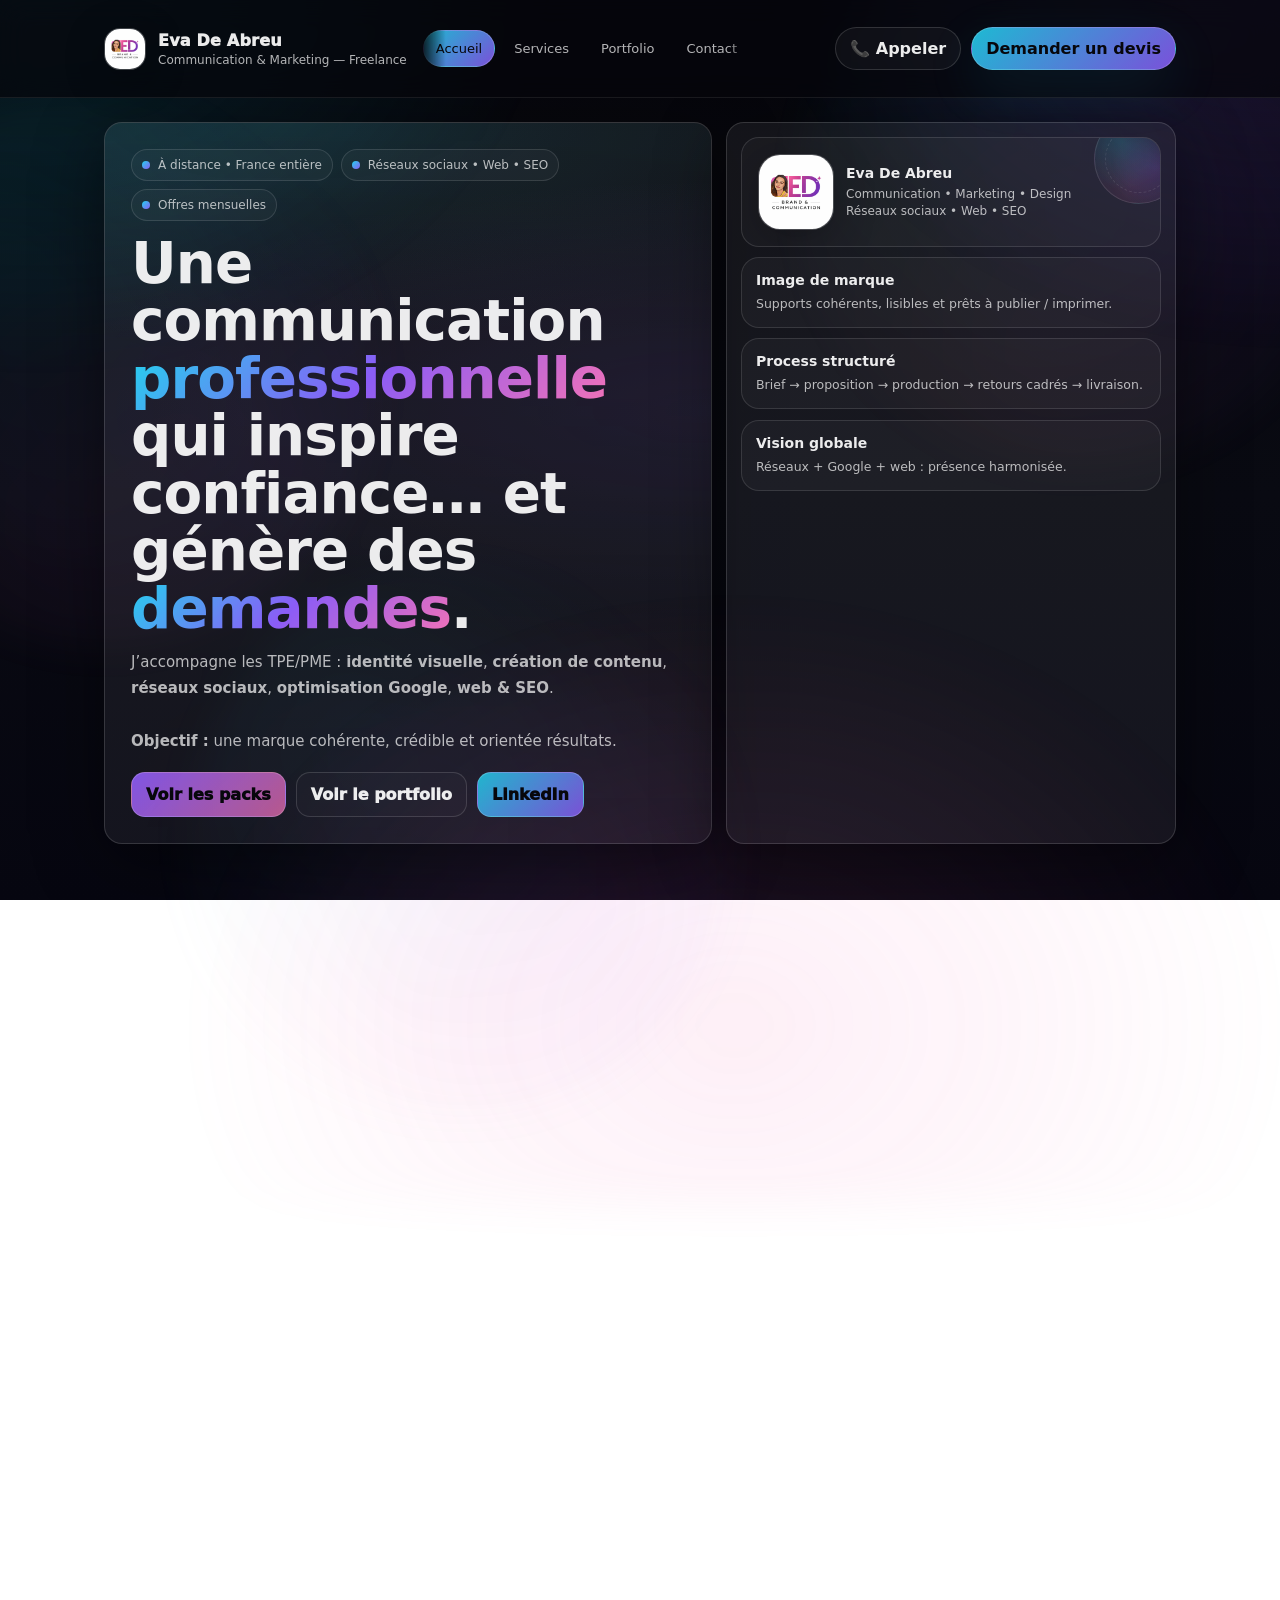
==== commit 58305e29: "Update index.html" ====
--- a/index.html
+++ b/index.html
@@ -29,7 +29,7 @@
 
       <div class="linksWrap" aria-label="Menu desktop">
         <nav class="links" id="topLinks">
-          <a href="index.html">Accueil</a>
+          <a href="index.html" class="active">Accueil</a>
           <a href="services.html">Services</a>
           <a href="portfolio.html">Portfolio</a>
           <a href="contact.html">Contact</a>
@@ -176,8 +176,16 @@
 
     <footer>
       <div class="foot">
-        <div>© <span id="y"></span> Eva De Abreu — Communication & Marketing</div>
-        <div class="muted2">Visuels • Réseaux sociaux • Web • SEO — France entière</div>
+        <div>
+          <div>© <span id="y"></span> Eva De Abreu — Communication & Marketing</div>
+          <div class="muted2">Visuels • Réseaux sociaux • Web • SEO — France entière</div>
+          <div class="muted2" style="margin-top:8px; line-height:1.6">
+            SIRET : 10168913100015 • TVA non applicable, art. 293 B du CGI • Hébergement : OVH<br>
+            <a href="mentions-legales.html">Mentions légales</a> •
+            <a href="politique-confidentialite.html">Confidentialité</a> •
+            <a href="conditions-prestations.html">Conditions</a>
+          </div>
+        </div>
       </div>
     </footer>
   </main>
--- a/assets/css/style.css
+++ b/assets/css/style.css
@@ -16,6 +16,7 @@
   --max: 1120px;
   --font: ui-sans-serif, system-ui, -apple-system, Segoe UI, Roboto, Arial, "Noto Sans";
 }
+
 *{box-sizing:border-box}
 html,body{height:100%}
 html, body { overflow-x:hidden; }
@@ -129,6 +130,7 @@
 }
 .navArrow:hover{ transform: translateY(-1px); filter:brightness(1.08); background: rgba(255,255,255,.06); border-color: rgba(255,255,255,.18); }
 .navArrow:active{ transform: translateY(0); }
+
 .links{
   display:flex; gap:6px; align-items:center; white-space:nowrap;
   overflow-x:auto; -webkit-overflow-scrolling: touch;
@@ -188,6 +190,7 @@
 header{padding:44px 0 8px}
 .hero{display:grid; grid-template-columns: 1.15fr .85fr; gap:14px;}
 @media(max-width:980px){ .hero{grid-template-columns:1fr} header{padding:26px 0 8px} }
+
 .hero-left{padding:26px; position:relative; overflow:hidden}
 .hero-left:after{
   content:""; position:absolute; inset:-1px; border-radius: var(--r); pointer-events:none;
@@ -207,6 +210,7 @@
 }
 .chip:hover{ transform: translateY(-2px); filter:brightness(1.08); }
 .dot{width:8px; height:8px; border-radius:999px; background: linear-gradient(135deg, var(--a2), var(--a1)); display:inline-block;}
+
 h1{
   margin:0 0 12px;
   font-size: clamp(34px, 4.4vw, 58px);
@@ -238,6 +242,7 @@
 .btn.primary{ background: linear-gradient(135deg, rgba(139,92,246,.92), rgba(244,114,182,.72)); color:#07070c; border-color: rgba(255,255,255,.18); }
 .btn.linkedin{ background: linear-gradient(135deg, rgba(34,211,238,.84), rgba(139,92,246,.84)); color:#07070c; border-color: rgba(255,255,255,.18); }
 .btn.ghost{ background: rgba(255,255,255,.02); }
+
 .hero-right{padding:14px; display:flex; flex-direction:column; gap:10px}
 .profile{
   padding:16px; display:flex; gap:12px; align-items:center;
@@ -320,6 +325,7 @@
 .tile h3{margin:0 0 8px; font-size:14px}
 .tile p{margin:0; color:var(--muted); font-size:13px; line-height:1.6}
 
+/* Packs */
 .packsTrack{
   display:flex; gap:12px; overflow-x:auto;
   -webkit-overflow-scrolling: touch;
@@ -444,6 +450,7 @@
 .packCtaRow{display:flex; gap:10px; flex-wrap:wrap; margin-top:auto;}
 .packCtaRow .btn{ width:100%; }
 
+/* Portfolio */
 .seg{
   padding:10px 12px; border-radius:999px;
   border:1px solid rgba(255,255,255,.12);
@@ -455,10 +462,12 @@
 }
 .seg:hover{transform: translateY(-2px); background: rgba(255,255,255,.05); border-color: rgba(255,255,255,.18); filter:brightness(1.07)}
 .seg.active{ color:#07070c; background: linear-gradient(135deg, rgba(139,92,246,.88), rgba(34,211,238,.72)); border-color: rgba(255,255,255,.16); }
+
 .gallery-actions{display:flex; gap:10px; flex-wrap:wrap}
 .gallery{ display:grid; grid-template-columns:repeat(4,1fr); gap:12px; margin-top:12px; }
 @media(max-width:980px){ .gallery{grid-template-columns:1fr 1fr} }
 @media(max-width:520px){ .gallery{grid-template-columns:1fr} }
+
 .shot{
   border-radius: var(--r);
   border:1px solid rgba(255,255,255,.12);
@@ -496,7 +505,7 @@
   white-space:nowrap;
 }
 
-/* ===== Sites web (carrousel) ===== */
+/* Sites web (carrousel) */
 .sitesWrap{ position:relative; margin-top:12px; border-radius: var(--r); }
 .sitesTrack{
   display:flex; gap:12px; overflow-x:auto;
@@ -549,7 +558,6 @@
 .siteBottom .btn{ width:100%; }
 @media(min-width: 520px){ .siteBottom .btn{ width:auto; } }
 
-/* Mobile: garder l’aperçu (mini) */
 @media(max-width: 720px){
   .sitePreview{ display:block; height:260px; overflow:hidden; }
   .siteFrame{
@@ -569,6 +577,7 @@
 
 .contact-grid{display:grid; grid-template-columns:1fr 1fr; gap:12px}
 @media(max-width:980px){ .contact-grid{grid-template-columns:1fr} }
+
 .field{display:grid; gap:8px; margin-top:12px}
 label{font-size:12px; color:var(--muted); font-weight:850}
 input, textarea{
@@ -663,142 +672,7 @@
 .reveal{opacity:0; transform: translateY(10px); transition: opacity .55s ease, transform .55s ease;}
 .reveal.on{opacity:1; transform: translateY(0);}
 
-/* ===== AVIS (CARROUSEL) ===== */
-.reviews{
-  position:relative;
-  margin-top:12px;
-  border-radius:14px;
-  border:1px solid rgba(255,255,255,.12);
-  background: rgba(255,255,255,.02);
-  overflow:hidden;
-  padding:12px;
-  min-height: 210px;
-}
-.reviews-track{
-  display:flex;
-  gap:12px;
-
-  overflow-x:auto;                /* ✅ IMPORTANT */
-  overflow-y:hidden;
-  -webkit-overflow-scrolling: touch;
-
-  scroll-snap-type:x mandatory;
-  scrollbar-width:none;
-}
-.reviews-track::-webkit-scrollbar{ display:none; }
-.review{
-  flex: 0 0 100%;
-  scroll-snap-align:start;
-  border-radius:14px;
-  border:1px solid rgba(255,255,255,.10);
-  background: rgba(255,255,255,.03);
-  padding:14px;
-  box-shadow: var(--shadow2);
-  position:relative;
-}
-@media(min-width:980px){
-  .review{ flex-basis: calc(50% - 6px); }
-}
-.revTop{ display:flex; align-items:center; justify-content:space-between; gap:10px; }
-.revName{ font-weight:950; font-size:13px; }
-.revStars{ font-size:12px; color: rgba(255,255,255,.85); white-space:nowrap; }
-.revText{ margin:10px 0 0; color: var(--muted); font-size:13px; line-height:1.65; }
-.revArrow{
-  position:absolute; top:50%; transform: translateY(-50%);
-  width:34px; height:34px; border-radius:999px;
-  border:1px solid rgba(255,255,255,.14);
-  background: rgba(6,6,12,.55);
-  backdrop-filter: blur(10px);
-  color: rgba(255,255,255,.85);
-  cursor:pointer;
-  display:inline-flex; align-items:center; justify-content:center;
-}
-.revArrow.left{ left:10px; }
-.revArrow.right{ right:10px; }
-.revDots{ display:flex; justify-content:center; gap:6px; margin-top:10px; }
-.revDot{
-  width:7px; height:7px; border-radius:999px;
-  border:1px solid rgba(255,255,255,.22);
-  background: rgba(255,255,255,.10);
-  opacity:.7;
-}
-.revDot.on{
-  opacity:1;
-  background: linear-gradient(135deg, rgba(34,211,238,.85), rgba(139,92,246,.85));
-  border-color: rgba(255,255,255,.18);
-}
-
-/* ===== MENU MOBILE (BURGER) ===== */
-.burger{
-  display:none;
-  width:40px;height:40px;
-  border-radius:999px;
-  border:1px solid rgba(255,255,255,.14);
-  background: rgba(255,255,255,.04);
-  color: rgba(255,255,255,.9);
-  cursor:pointer;
-  font-weight:950;
-}
-.burger:hover{ filter:brightness(1.08); }
-
-.mobileNav{
-  position:fixed; inset:0;
-  display:none;
-  align-items:flex-start;
-  justify-content:flex-end;
-  padding:14px;
-  background: rgba(0,0,0,.55);
-  backdrop-filter: blur(8px);
-  z-index:9999;
-}
-.mobileNav.open{ display:flex; }
-.mobileCard{
-  width:min(380px, 92vw);
-  border-radius:18px;
-  overflow:hidden;
-}
-.mobileHead{
-  display:flex;
-  align-items:center;
-  justify-content:space-between;
-  padding:14px 14px;
-  border-bottom:1px solid rgba(255,255,255,.10);
-}
-.mobileClose{
-  border:1px solid rgba(255,255,255,.14);
-  background: rgba(255,255,255,.06);
-  color: var(--text);
-  border-radius:12px;
-  padding:8px 10px;
-  cursor:pointer;
-  font-weight:950;
-}
-.mobileLinks{ padding:14px; display:grid; gap:10px; }
-.mobileLinks a{
-  padding:12px 12px;
-  border-radius:14px;
-  border:1px solid rgba(255,255,255,.10);
-  background: rgba(255,255,255,.03);
-  color: var(--text);
-  font-weight:900;
-}
-.mobileLinks a:hover{ background: rgba(255,255,255,.05); border-color: rgba(255,255,255,.18); }
-
-@media(max-width: 760px){
-  .navArrow{ display:none !important; }
-  .links{ display:none; }
-  .nav-right{ display:none !important; } 
-  .burger{ display:inline-flex; align-items:center; justify-content:center; }
-}
-
-html{scroll-behavior:smooth}
-@media (prefers-reduced-motion: reduce){
-  .blob, .orb{ animation:none !important; }
-  .reveal{ transition:none !important; }
-  .caret{ animation:none !important; opacity:1; }
-  html{ scroll-behavior:auto; }
-}
-/* ===== AVIS — VERSION STYLÉE ===== */
+/* Avis (carrousel) — version stylée + FIX MOBILE */
 .reviews{
   position:relative;
   margin-top:12px;
@@ -811,8 +685,8 @@
   overflow:hidden;
   padding:14px;
   box-shadow: 0 22px 90px rgba(0,0,0,.48);
-}
-
+  min-height: 210px;
+}
 .reviews:before{
   content:"";
   position:absolute; inset:-1px;
@@ -832,10 +706,6 @@
   gap:10px;
   margin:2px 2px 10px;
 }
-.reviewsHead .hint{
-  color: rgba(255,255,255,.62);
-  font-size:12px;
-}
 .reviewsHead .badge{
   display:inline-flex;
   align-items:center;
@@ -854,15 +724,24 @@
   box-shadow: 0 10px 24px rgba(34,211,238,.14);
 }
 
+/* ✅ IMPORTANT : overflow-x:auto (sinon 0 swipe sur mobile) */
 .reviews-track{
   position:relative;
   z-index:2;
   display:flex;
   gap:12px;
-  overflow:hidden;
+
+  overflow-x:auto;
+  overflow-y:hidden;
+  -webkit-overflow-scrolling:touch;
+
   scroll-snap-type:x mandatory;
   padding: 2px;
-}
+
+  scrollbar-width:none;
+  touch-action: pan-y;
+}
+.reviews-track::-webkit-scrollbar{ display:none; }
 
 .review{
   flex: 0 0 100%;
@@ -876,11 +755,9 @@
   overflow:hidden;
   transform: translateZ(0);
 }
-
 @media(min-width:980px){
   .review{ flex-basis: calc(50% - 6px); }
 }
-
 .review:before{
   content:"";
   position:absolute; inset:-1px;
@@ -890,7 +767,6 @@
   opacity:.85;
   pointer-events:none;
 }
-
 .review > *{ position:relative; z-index:1; }
 
 .revTop{
@@ -944,8 +820,6 @@
   font-size:13.2px;
   line-height:1.72;
 }
-
-/* petite citation stylée */
 .revQuote{
   position:absolute;
   right:12px;
@@ -957,7 +831,6 @@
   user-select:none;
 }
 
-/* flèches + dots */
 .revArrow{
   position:absolute;
   top:50%;
@@ -1009,7 +882,6 @@
   border-color: rgba(255,255,255,.20);
 }
 
-/* barre de progression */
 .revProgress{
   position:relative;
   z-index:2;
@@ -1028,8 +900,8 @@
   background: linear-gradient(135deg, rgba(34,211,238,.92), rgba(139,92,246,.92), rgba(244,114,182,.70));
   filter: drop-shadow(0 10px 20px rgba(34,211,238,.08));
 }
-/* ===== NAV MOBILE (burger + drawer) ===== */
-.brand{ text-decoration:none; }
+
+/* Burger + drawer (ton système actuel) */
 .burger{
   display:none;
   width:44px; height:44px;
@@ -1052,11 +924,11 @@
   background: rgba(255,255,255,.86);
 }
 @media(max-width: 760px){
-  .nav-right{ display:none !important; }  /* on cache les 2 boutons desktop */
+  .links{ display:none; }
+  .nav-right{ display:none !important; }
   .burger{ display:inline-flex; }
 }
 
-/* Drawer */
 .mobileMenu{
   position:fixed;
   inset:0;
@@ -1119,3 +991,11 @@
   gap:10px;
 }
 .mobileCtas .btn{ width:100%; justify-content:center; }
+
+html{scroll-behavior:smooth}
+@media (prefers-reduced-motion: reduce){
+  .blob, .orb{ animation:none !important; }
+  .reveal{ transition:none !important; }
+  .caret{ animation:none !important; opacity:1; }
+  html{ scroll-behavior:auto; }
+}
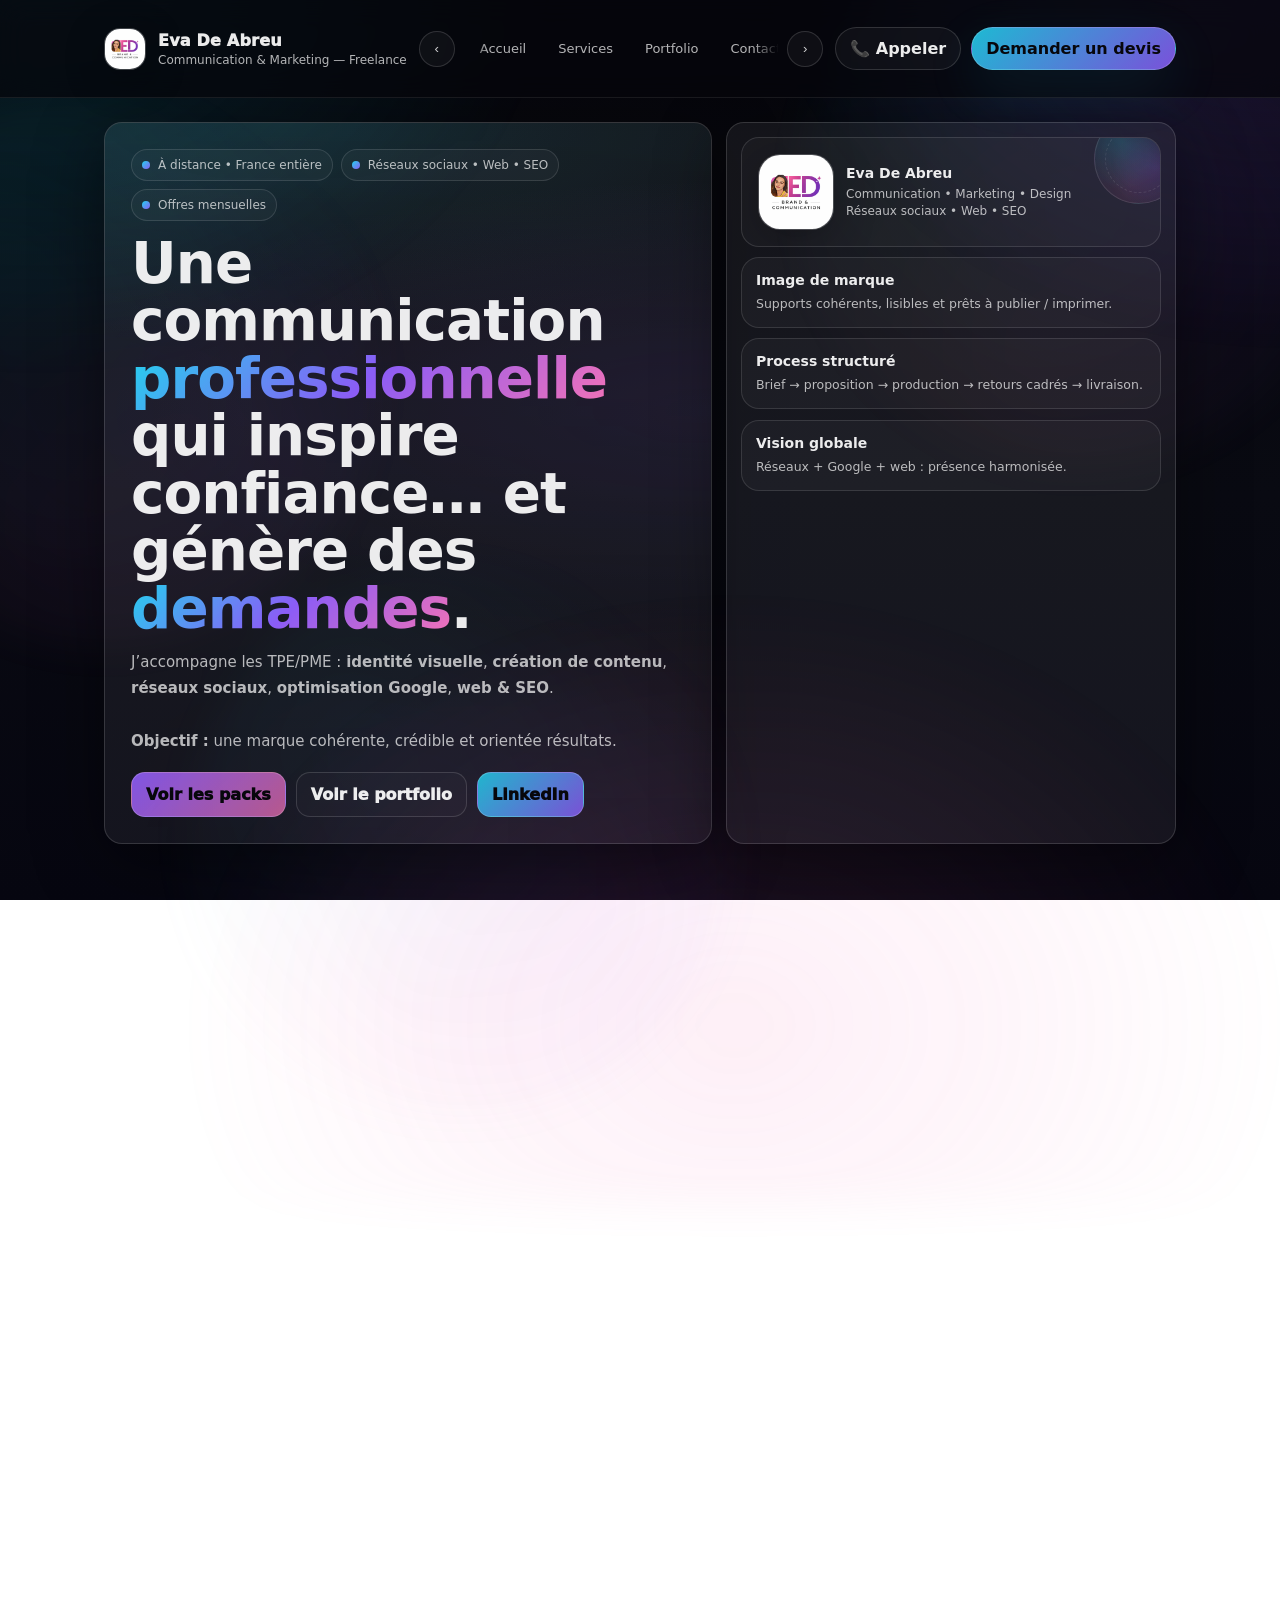
==== commit e833a627: "Update index.html" ====
--- a/index.html
+++ b/index.html
@@ -17,58 +17,72 @@
     <div class="blob b3"></div>
   </div>
 
-  <div class="nav">
-    <div class="wrap">
-      <a class="brand" href="index.html" aria-label="Retour à l’accueil">
-        <img src="brand-photo.jpg" alt="Photo — Eva De Abreu" onerror="this.style.display='none'">
-        <div>
-          <div class="name">Eva De Abreu</div>
-          <div class="sub">Communication & Marketing — Freelance</div>
-        </div>
-      </a>
-
-      <div class="linksWrap" aria-label="Menu desktop">
-        <nav class="links" id="topLinks">
-          <a href="index.html" class="active">Accueil</a>
-          <a href="services.html">Services</a>
-          <a href="portfolio.html">Portfolio</a>
-          <a href="contact.html">Contact</a>
-        </nav>
-      </div>
-
-      <div class="nav-right">
-        <a class="pill" href="tel:+33765232469">📞 Appeler</a>
-        <a class="pill primary" href="contact.html">Demander un devis</a>
-      </div>
-
-      <button class="burger" id="burger" type="button" aria-label="Ouvrir le menu" aria-expanded="false">
-        <span></span><span></span><span></span>
-      </button>
-    </div>
-
-    <div class="mobileMenu" id="mobileMenu" aria-hidden="true">
-      <div class="mobileCard">
-        <div class="mobileTop">
-          <b>Menu</b>
-          <button class="mobileClose" id="mobileClose" type="button" aria-label="Fermer">✕</button>
-        </div>
-
-        <nav class="mobileLinks" aria-label="Navigation mobile">
-          <a href="index.html" class="mLink">Accueil</a>
-          <a href="services.html" class="mLink">Services</a>
-          <a href="portfolio.html" class="mLink">Portfolio</a>
-          <a href="contact.html" class="mLink">Contact</a>
-        </nav>
-
-        <div class="mobileCtas">
-          <a class="btn primary" href="contact.html">Demander un devis</a>
-          <a class="btn" href="tel:+33765232469">📞 Appeler</a>
-          <a class="btn linkedin" href="https://www.linkedin.com/in/eva-de-abreu-46a273197/" target="_blank" rel="noopener">LinkedIn</a>
-          <a class="btn" href="https://www.instagram.com/edbra_nd/" target="_blank" rel="noopener">Instagram</a>
-        </div>
-      </div>
-    </div>
+ <div class="nav">
+  <div class="wrap">
+    <a class="brand" href="index.html" aria-label="Retour à l’accueil">
+      <img src="brand-photo.jpg" alt="Photo — Eva De Abreu" onerror="this.style.display='none'">
+      <div>
+        <div class="name">Eva De Abreu</div>
+        <div class="sub">Communication & Marketing — Freelance</div>
+      </div>
+    </a>
+
+    <div class="linksWrap" aria-label="Menu">
+      <button class="navArrow" id="navLeft" type="button" aria-label="Défiler à gauche">‹</button>
+
+      <nav class="links" id="topLinks">
+        <a href="index.html">Accueil</a>
+        <a href="services.html">Services</a>
+        <a href="portfolio.html">Portfolio</a>
+        <a href="contact.html">Contact</a>
+
+        <!-- Pages légales (si tu veux les voir dans le menu) -->
+        <a href="mentions-legales.html">Mentions</a>
+        <a href="politique-confidentialite.html">Confidentialité</a>
+        <a href="conditions-prestations.html">Conditions</a>
+      </nav>
+
+      <button class="navArrow" id="navRight" type="button" aria-label="Défiler à droite">›</button>
+    </div>
+
+    <div class="nav-right">
+      <a class="pill" href="tel:+33765232469">📞 Appeler</a>
+      <a class="pill primary" href="contact.html">Demander un devis</a>
+    </div>
+
+    <button class="burger" id="burger" type="button" aria-label="Ouvrir le menu" aria-expanded="false">
+      <span></span><span></span><span></span>
+    </button>
   </div>
+
+  <div class="mobileMenu" id="mobileMenu" aria-hidden="true">
+    <div class="mobileCard">
+      <div class="mobileTop">
+        <b>Menu</b>
+        <button class="mobileClose" id="mobileClose" type="button" aria-label="Fermer">✕</button>
+      </div>
+
+      <nav class="mobileLinks" aria-label="Navigation mobile">
+        <a href="index.html" class="mLink">Accueil</a>
+        <a href="services.html" class="mLink">Services</a>
+        <a href="portfolio.html" class="mLink">Portfolio</a>
+        <a href="contact.html" class="mLink">Contact</a>
+
+        <!-- Pages légales -->
+        <a href="mentions-legales.html" class="mLink">Mentions légales</a>
+        <a href="politique-confidentialite.html" class="mLink">Confidentialité</a>
+        <a href="conditions-prestations.html" class="mLink">Conditions</a>
+      </nav>
+
+      <div class="mobileCtas">
+        <a class="btn primary" href="contact.html">Demander un devis</a>
+        <a class="btn" href="tel:+33765232469">📞 Appeler</a>
+        <a class="btn linkedin" href="https://www.linkedin.com/in/eva-de-abreu-46a273197/" target="_blank" rel="noopener">LinkedIn</a>
+        <a class="btn" href="https://www.instagram.com/edbra_nd/" target="_blank" rel="noopener">Instagram</a>
+      </div>
+    </div>
+  </div>
+</div>
 
   <header class="wrap">
     <div class="hero">
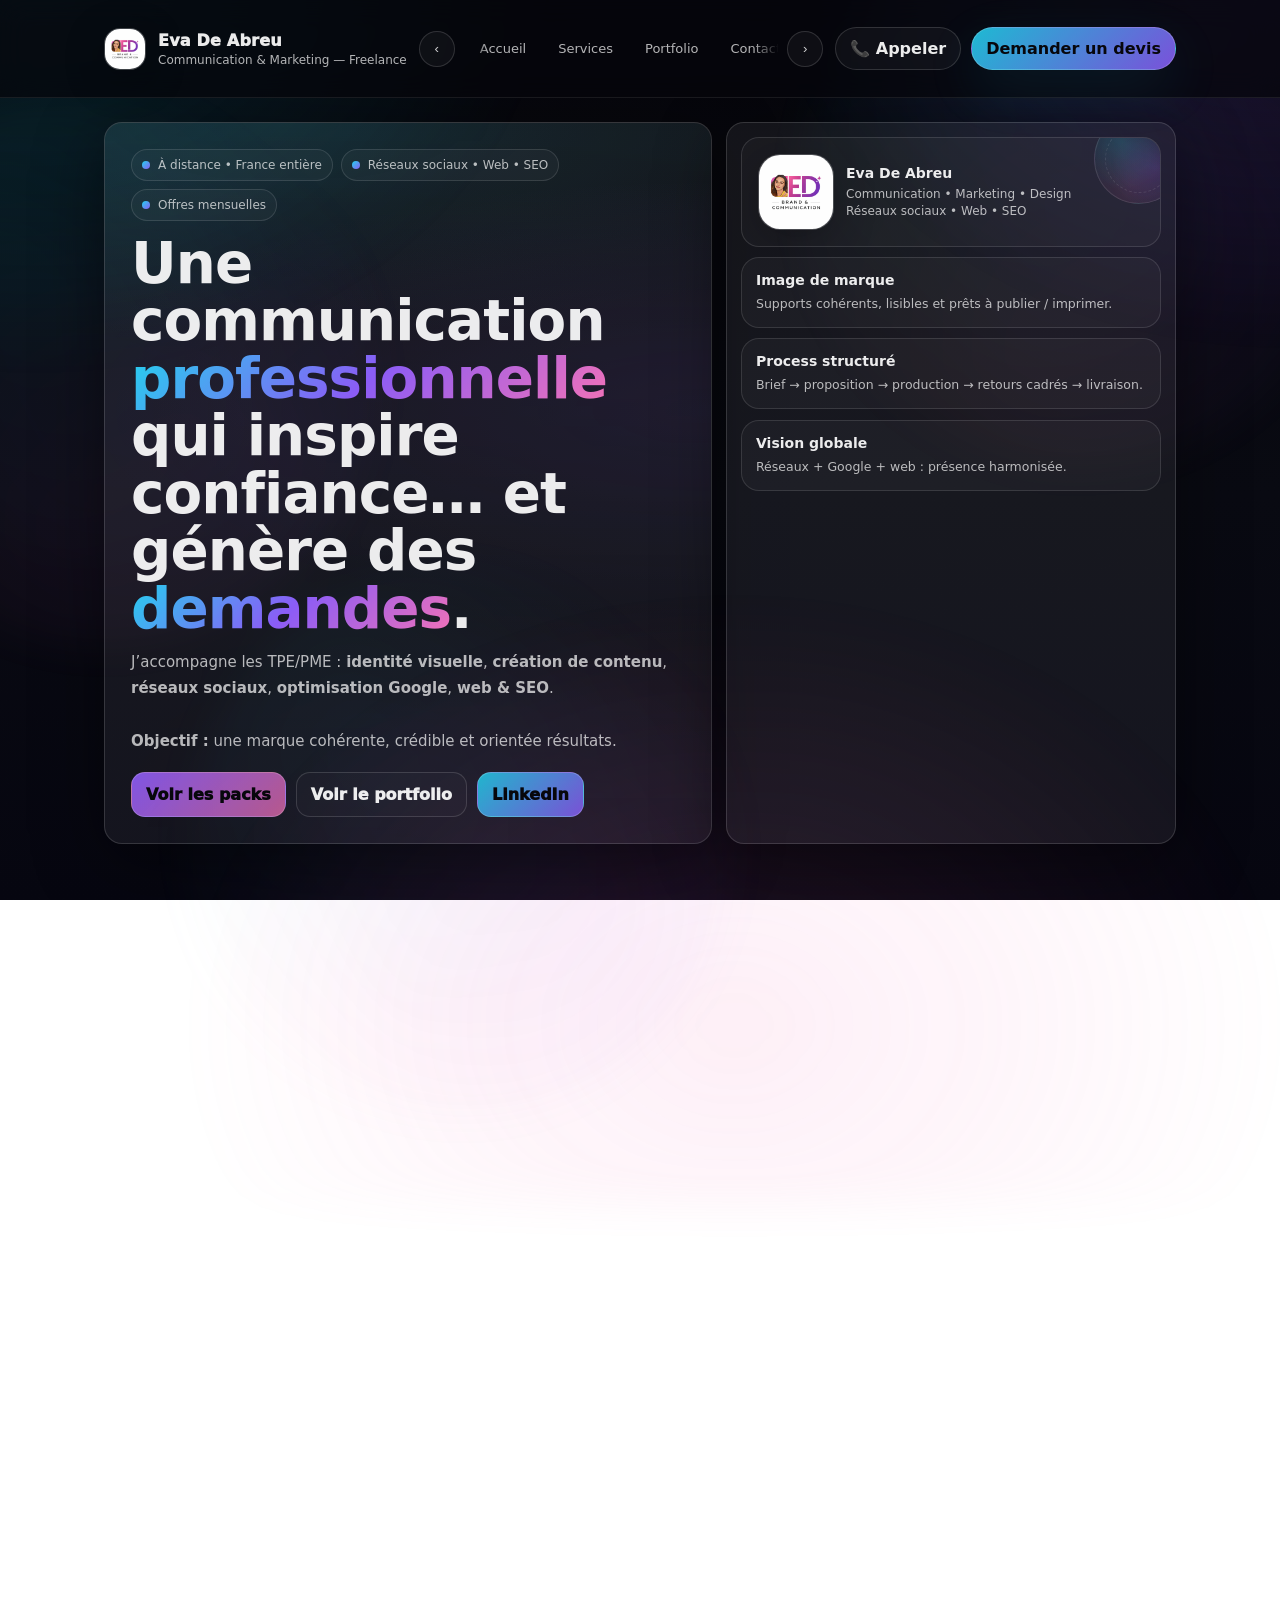
==== commit 57539be7: "Update index.html" ====
--- a/index.html
+++ b/index.html
@@ -6,7 +6,7 @@
   <title>Eva De Abreu — Communication & Marketing</title>
   <meta name="description" content="Freelance en communication & marketing : identité visuelle, réseaux sociaux, web & SEO." />
   <meta name="theme-color" content="#07070c" />
-  <link rel="stylesheet" href="assets/css/style.css">
+  <link rel="stylesheet" href="assets/css/style.css?v=20260226">
 </head>
 
 <body>
@@ -17,72 +17,70 @@
     <div class="blob b3"></div>
   </div>
 
- <div class="nav">
-  <div class="wrap">
-    <a class="brand" href="index.html" aria-label="Retour à l’accueil">
-      <img src="brand-photo.jpg" alt="Photo — Eva De Abreu" onerror="this.style.display='none'">
-      <div>
-        <div class="name">Eva De Abreu</div>
-        <div class="sub">Communication & Marketing — Freelance</div>
-      </div>
-    </a>
-
-    <div class="linksWrap" aria-label="Menu">
-      <button class="navArrow" id="navLeft" type="button" aria-label="Défiler à gauche">‹</button>
-
-      <nav class="links" id="topLinks">
-        <a href="index.html">Accueil</a>
-        <a href="services.html">Services</a>
-        <a href="portfolio.html">Portfolio</a>
-        <a href="contact.html">Contact</a>
-
-        <!-- Pages légales (si tu veux les voir dans le menu) -->
-        <a href="mentions-legales.html">Mentions</a>
-        <a href="politique-confidentialite.html">Confidentialité</a>
-        <a href="conditions-prestations.html">Conditions</a>
-      </nav>
-
-      <button class="navArrow" id="navRight" type="button" aria-label="Défiler à droite">›</button>
+  <!-- NAV (identique partout) -->
+  <div class="nav">
+    <div class="wrap">
+      <a class="brand" href="index.html" aria-label="Retour à l’accueil">
+        <img src="brand-photo.jpg" alt="Photo — Eva De Abreu" onerror="this.style.display='none'">
+        <div>
+          <div class="name">Eva De Abreu</div>
+          <div class="sub">Communication & Marketing — Freelance</div>
+        </div>
+      </a>
+
+      <div class="linksWrap" aria-label="Menu">
+        <button class="navArrow" id="navLeft" type="button" aria-label="Défiler à gauche">‹</button>
+
+        <nav class="links" id="topLinks">
+          <a href="index.html">Accueil</a>
+          <a href="services.html">Services</a>
+          <a href="portfolio.html">Portfolio</a>
+          <a href="contact.html">Contact</a>
+          <a href="mentions-legales.html">Mentions</a>
+          <a href="politique-confidentialite.html">Confidentialité</a>
+          <a href="conditions-prestations.html">Conditions</a>
+        </nav>
+
+        <button class="navArrow" id="navRight" type="button" aria-label="Défiler à droite">›</button>
+      </div>
+
+      <div class="nav-right">
+        <a class="pill" href="tel:+33765232469">📞 Appeler</a>
+        <a class="pill primary" href="contact.html">Demander un devis</a>
+      </div>
+
+      <button class="burger" id="burger" type="button" aria-label="Ouvrir le menu" aria-expanded="false">
+        <span></span><span></span><span></span>
+      </button>
     </div>
 
-    <div class="nav-right">
-      <a class="pill" href="tel:+33765232469">📞 Appeler</a>
-      <a class="pill primary" href="contact.html">Demander un devis</a>
-    </div>
-
-    <button class="burger" id="burger" type="button" aria-label="Ouvrir le menu" aria-expanded="false">
-      <span></span><span></span><span></span>
-    </button>
-  </div>
-
-  <div class="mobileMenu" id="mobileMenu" aria-hidden="true">
-    <div class="mobileCard">
-      <div class="mobileTop">
-        <b>Menu</b>
-        <button class="mobileClose" id="mobileClose" type="button" aria-label="Fermer">✕</button>
-      </div>
-
-      <nav class="mobileLinks" aria-label="Navigation mobile">
-        <a href="index.html" class="mLink">Accueil</a>
-        <a href="services.html" class="mLink">Services</a>
-        <a href="portfolio.html" class="mLink">Portfolio</a>
-        <a href="contact.html" class="mLink">Contact</a>
-
-        <!-- Pages légales -->
-        <a href="mentions-legales.html" class="mLink">Mentions légales</a>
-        <a href="politique-confidentialite.html" class="mLink">Confidentialité</a>
-        <a href="conditions-prestations.html" class="mLink">Conditions</a>
-      </nav>
-
-      <div class="mobileCtas">
-        <a class="btn primary" href="contact.html">Demander un devis</a>
-        <a class="btn" href="tel:+33765232469">📞 Appeler</a>
-        <a class="btn linkedin" href="https://www.linkedin.com/in/eva-de-abreu-46a273197/" target="_blank" rel="noopener">LinkedIn</a>
-        <a class="btn" href="https://www.instagram.com/edbra_nd/" target="_blank" rel="noopener">Instagram</a>
+    <div class="mobileMenu" id="mobileMenu" aria-hidden="true">
+      <div class="mobileCard">
+        <div class="mobileTop">
+          <b>Menu</b>
+          <button class="mobileClose" id="mobileClose" type="button" aria-label="Fermer">✕</button>
+        </div>
+
+        <nav class="mobileLinks" aria-label="Navigation mobile">
+          <a href="index.html" class="mLink">Accueil</a>
+          <a href="services.html" class="mLink">Services</a>
+          <a href="portfolio.html" class="mLink">Portfolio</a>
+          <a href="contact.html" class="mLink">Contact</a>
+          <a href="mentions-legales.html" class="mLink">Mentions légales</a>
+          <a href="politique-confidentialite.html" class="mLink">Confidentialité</a>
+          <a href="conditions-prestations.html" class="mLink">Conditions</a>
+        </nav>
+
+        <div class="mobileCtas">
+          <a class="btn primary" href="contact.html">Demander un devis</a>
+          <a class="btn" href="tel:+33765232469">📞 Appeler</a>
+          <a class="btn linkedin" href="https://www.linkedin.com/in/eva-de-abreu-46a273197/" target="_blank" rel="noopener">LinkedIn</a>
+          <a class="btn" href="https://www.instagram.com/edbra_nd/" target="_blank" rel="noopener">Instagram</a>
+        </div>
       </div>
     </div>
   </div>
-</div>
+  <!-- /NAV -->
 
   <header class="wrap">
     <div class="hero">
@@ -192,18 +190,20 @@
       <div class="foot">
         <div>
           <div>© <span id="y"></span> Eva De Abreu — Communication & Marketing</div>
-          <div class="muted2">Visuels • Réseaux sociaux • Web • SEO — France entière</div>
-          <div class="muted2" style="margin-top:8px; line-height:1.6">
-            SIRET : 10168913100015 • TVA non applicable, art. 293 B du CGI • Hébergement : OVH<br>
+          <div class="muted2">
+            SIRET : 10168913100015 • TVA non applicable, art. 293 B du CGI • Hébergement : OVH •
+            <a href="mailto:contact@evadeabreu.fr">contact@evadeabreu.fr</a>
+          </div>
+          <div class="muted2" style="margin-top:6px;">
             <a href="mentions-legales.html">Mentions légales</a> •
-            <a href="politique-confidentialite.html">Confidentialité</a> •
-            <a href="conditions-prestations.html">Conditions</a>
+            <a href="politique-confidentialite.html">Politique de confidentialité</a> •
+            <a href="conditions-prestations.html">Conditions de prestations</a>
           </div>
         </div>
       </div>
     </footer>
   </main>
 
-  <script src="assets/js/main.js" defer></script>
+  <script src="assets/js/main.js?v=20260226" defer></script>
 </body>
 </html>
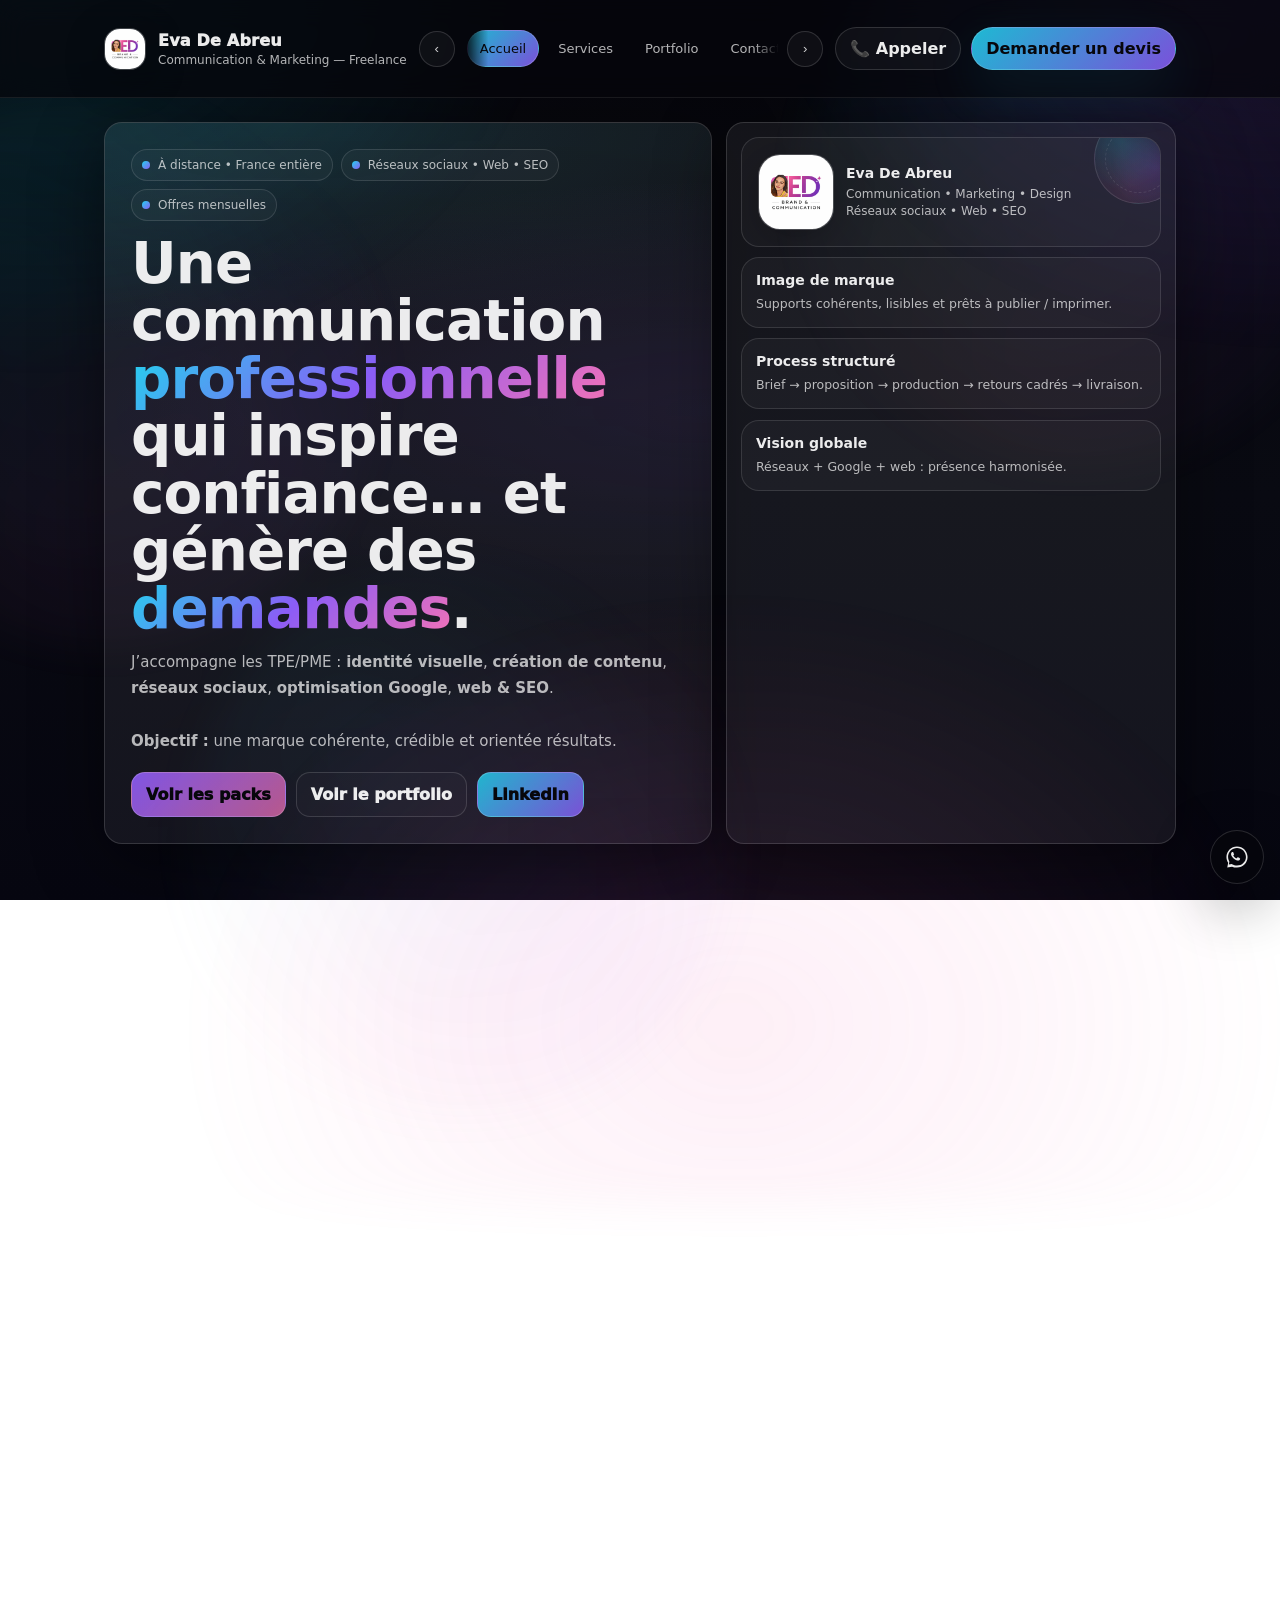
==== commit fd5b5db2: "Update index.html" ====
--- a/index.html
+++ b/index.html
@@ -203,7 +203,17 @@
       </div>
     </footer>
   </main>
-
+<a class="wa-float"
+   href="https://wa.me/33765232469?text=Bonjour%20Eva%2C%20je%20souhaite%20un%20devis%20pour%20..."
+   target="_blank" rel="noopener"
+   aria-label="Me contacter sur WhatsApp">
+  <span class="wa-tip">WhatsApp</span>
+  <!-- WhatsApp icon (SVG) -->
+  <svg viewBox="0 0 32 32" aria-hidden="true">
+    <path fill="currentColor" d="M19.11 17.2c-.27-.14-1.6-.79-1.85-.88-.25-.09-.43-.14-.61.14-.18.27-.7.88-.86 1.06-.16.18-.32.2-.59.07-.27-.14-1.13-.42-2.15-1.34-.79-.71-1.33-1.59-1.49-1.86-.16-.27-.02-.42.12-.56.12-.12.27-.32.41-.48.14-.16.18-.27.27-.45.09-.18.05-.34-.02-.48-.07-.14-.61-1.47-.84-2.01-.22-.53-.45-.46-.61-.46h-.52c-.18 0-.48.07-.73.34-.25.27-.96.94-.96 2.29 0 1.35.99 2.66 1.13 2.84.14.18 1.95 2.98 4.73 4.17.66.28 1.17.45 1.57.58.66.21 1.26.18 1.73.11.53-.08 1.6-.65 1.83-1.28.23-.63.23-1.17.16-1.28-.07-.11-.25-.18-.52-.32z"/>
+    <path fill="currentColor" d="M16 3C8.83 3 3 8.83 3 16c0 2.55.74 5.02 2.15 7.14L4 29l5.98-1.12A12.9 12.9 0 0 0 16 29c7.17 0 13-5.83 13-13S23.17 3 16 3zm0 23.5c-2.14 0-4.23-.57-6.05-1.64l-.43-.25-3.55.66.67-3.46-.28-.45A10.98 10.98 0 0 1 5 16C5 9.93 9.93 5 16 5s11 4.93 11 11-4.93 10.5-11 10.5z"/>
+  </svg>
+</a>
   <script src="assets/js/main.js?v=20260226" defer></script>
 </body>
 </html>
--- a/assets/css/style.css
+++ b/assets/css/style.css
@@ -999,3 +999,57 @@
   .caret{ animation:none !important; opacity:1; }
   html{ scroll-behavior:auto; }
 }
+/* WhatsApp floating button */
+.wa-float{
+  position: fixed;
+  right: 16px;
+  bottom: 16px;
+  z-index: 2000;
+  width: 54px;
+  height: 54px;
+  border-radius: 999px;
+  display: grid;
+  place-items: center;
+  border: 1px solid rgba(255,255,255,.14);
+  background: rgba(6,6,12,.72);
+  backdrop-filter: blur(12px);
+  box-shadow: 0 18px 60px rgba(0,0,0,.45);
+  transition: transform .14s ease, filter .14s ease, background .14s ease, border-color .14s ease;
+}
+.wa-float:hover{
+  transform: translateY(-2px) scale(1.03);
+  filter: brightness(1.08);
+  background: rgba(255,255,255,.06);
+  border-color: rgba(255,255,255,.22);
+}
+.wa-float svg{
+  width: 26px;
+  height: 26px;
+  display: block;
+}
+.wa-float .wa-tip{
+  position: absolute;
+  right: 66px;
+  bottom: 50%;
+  transform: translateY(50%);
+  padding: 8px 10px;
+  border-radius: 12px;
+  border: 1px solid rgba(255,255,255,.14);
+  background: rgba(6,6,12,.78);
+  color: rgba(255,255,255,.86);
+  font-size: 12px;
+  font-weight: 900;
+  white-space: nowrap;
+  opacity: 0;
+  pointer-events: none;
+  transition: opacity .14s ease, transform .14s ease;
+}
+.wa-float:hover .wa-tip{
+  opacity: 1;
+  transform: translateY(50%) translateX(-2px);
+}
+
+@media (max-width: 520px){
+  .wa-float{ right: 12px; bottom: 12px; width: 52px; height: 52px; }
+  .wa-float .wa-tip{ display:none; }
+}
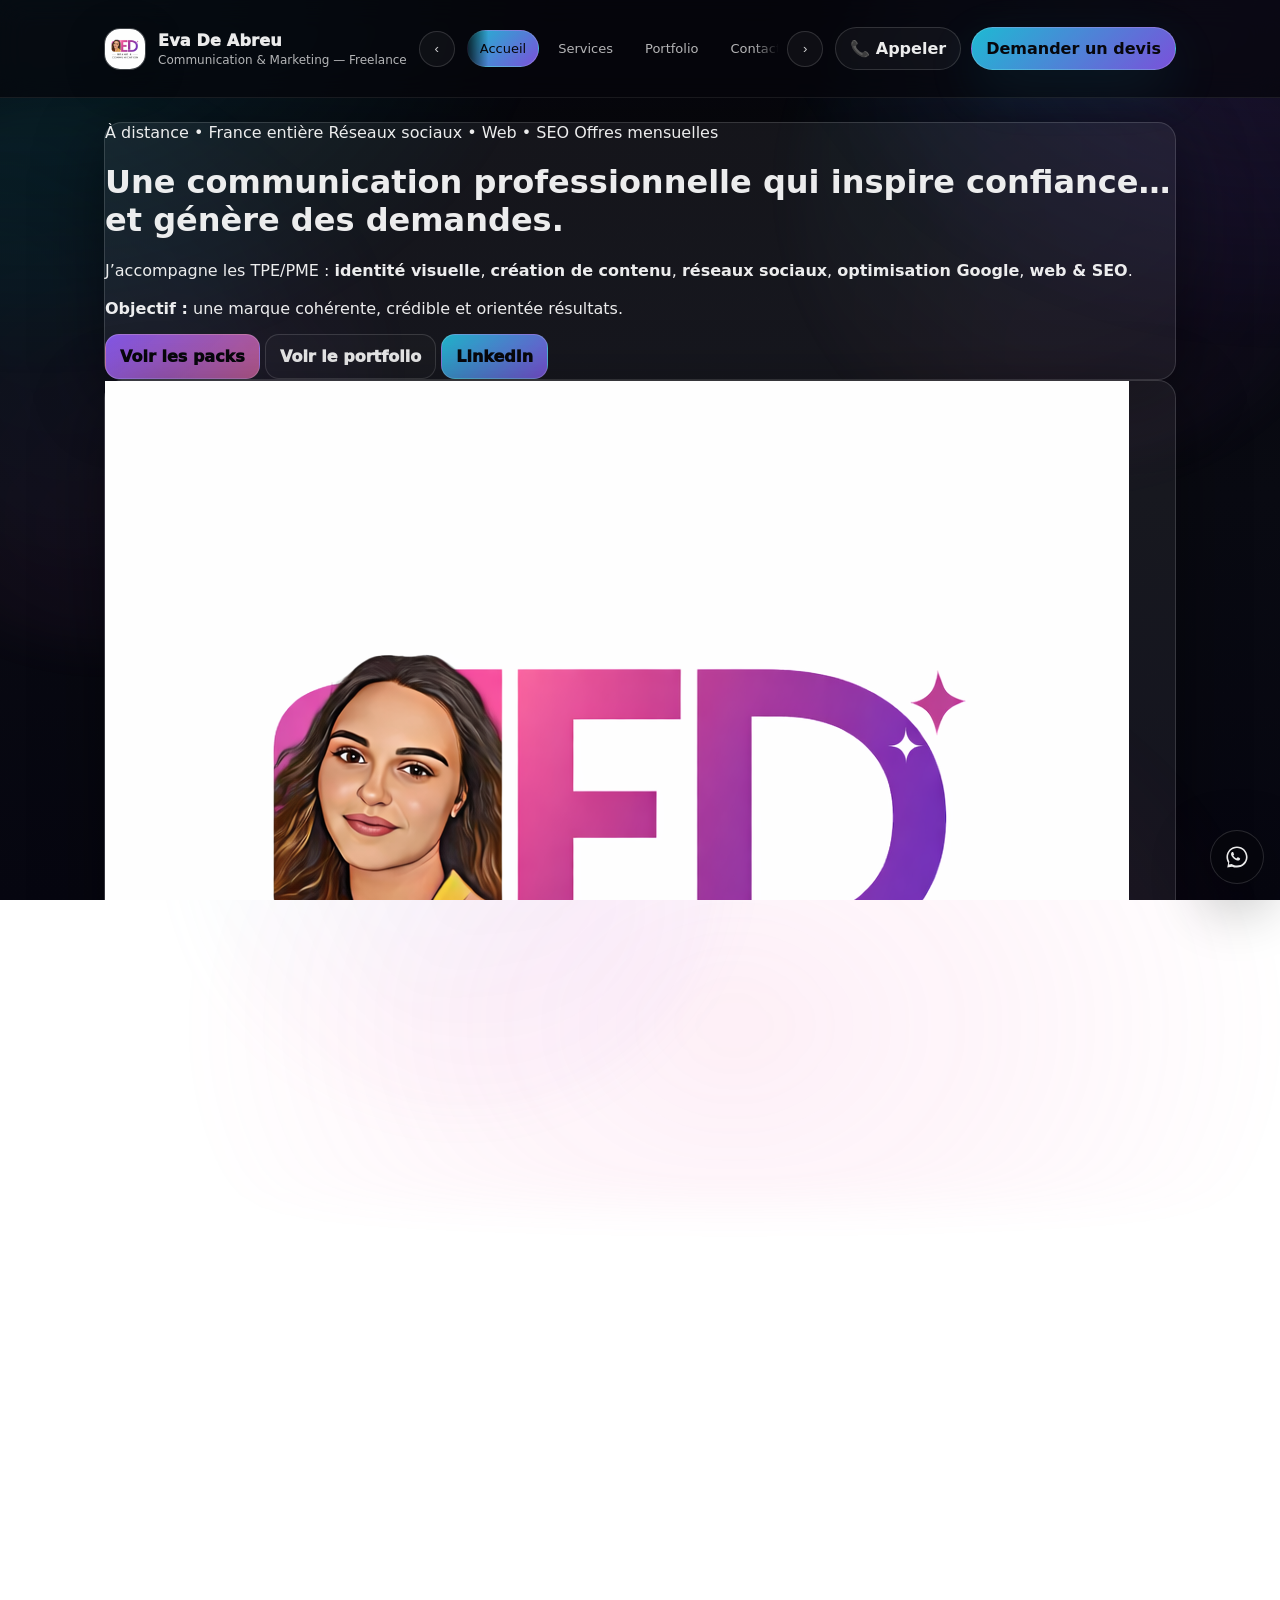
==== commit 96a1fb18: "Update index.html" ====
--- a/index.html
+++ b/index.html
@@ -6,7 +6,7 @@
   <title>Eva De Abreu — Communication & Marketing</title>
   <meta name="description" content="Freelance en communication & marketing : identité visuelle, réseaux sociaux, web & SEO." />
   <meta name="theme-color" content="#07070c" />
-  <link rel="stylesheet" href="assets/css/style.css?v=20260226">
+  <link rel="stylesheet" href="assets/css/style.css?v=20260227">
 </head>
 
 <body>
@@ -17,7 +17,6 @@
     <div class="blob b3"></div>
   </div>
 
-  <!-- NAV (identique partout) -->
   <div class="nav">
     <div class="wrap">
       <a class="brand" href="index.html" aria-label="Retour à l’accueil">
@@ -80,7 +79,6 @@
       </div>
     </div>
   </div>
-  <!-- /NAV -->
 
   <header class="wrap">
     <div class="hero">
@@ -203,17 +201,18 @@
       </div>
     </footer>
   </main>
-<a class="wa-float"
-   href="https://wa.me/33765232469?text=Bonjour%20Eva%2C%20je%20souhaite%20un%20devis%20pour%20..."
-   target="_blank" rel="noopener"
-   aria-label="Me contacter sur WhatsApp">
-  <span class="wa-tip">WhatsApp</span>
-  <!-- WhatsApp icon (SVG) -->
-  <svg viewBox="0 0 32 32" aria-hidden="true">
-    <path fill="currentColor" d="M19.11 17.2c-.27-.14-1.6-.79-1.85-.88-.25-.09-.43-.14-.61.14-.18.27-.7.88-.86 1.06-.16.18-.32.2-.59.07-.27-.14-1.13-.42-2.15-1.34-.79-.71-1.33-1.59-1.49-1.86-.16-.27-.02-.42.12-.56.12-.12.27-.32.41-.48.14-.16.18-.27.27-.45.09-.18.05-.34-.02-.48-.07-.14-.61-1.47-.84-2.01-.22-.53-.45-.46-.61-.46h-.52c-.18 0-.48.07-.73.34-.25.27-.96.94-.96 2.29 0 1.35.99 2.66 1.13 2.84.14.18 1.95 2.98 4.73 4.17.66.28 1.17.45 1.57.58.66.21 1.26.18 1.73.11.53-.08 1.6-.65 1.83-1.28.23-.63.23-1.17.16-1.28-.07-.11-.25-.18-.52-.32z"/>
-    <path fill="currentColor" d="M16 3C8.83 3 3 8.83 3 16c0 2.55.74 5.02 2.15 7.14L4 29l5.98-1.12A12.9 12.9 0 0 0 16 29c7.17 0 13-5.83 13-13S23.17 3 16 3zm0 23.5c-2.14 0-4.23-.57-6.05-1.64l-.43-.25-3.55.66.67-3.46-.28-.45A10.98 10.98 0 0 1 5 16C5 9.93 9.93 5 16 5s11 4.93 11 11-4.93 10.5-11 10.5z"/>
-  </svg>
-</a>
-  <script src="assets/js/main.js?v=20260226" defer></script>
+
+  <a class="wa-float"
+     href="https://wa.me/33765232469?text=Bonjour%20Eva%2C%20je%20souhaite%20un%20devis%20pour%20..."
+     target="_blank" rel="noopener"
+     aria-label="Me contacter sur WhatsApp">
+    <span class="wa-tip">WhatsApp</span>
+    <svg viewBox="0 0 32 32" aria-hidden="true">
+      <path fill="currentColor" d="M19.11 17.2c-.27-.14-1.6-.79-1.85-.88-.25-.09-.43-.14-.61.14-.18.27-.7.88-.86 1.06-.16.18-.32.2-.59.07-.27-.14-1.13-.42-2.15-1.34-.79-.71-1.33-1.59-1.49-1.86-.16-.27-.02-.42.12-.56.12-.12.27-.32.41-.48.14-.16.18-.27.27-.45.09-.18.05-.34-.02-.48-.07-.14-.61-1.47-.84-2.01-.22-.53-.45-.46-.61-.46h-.52c-.18 0-.48.07-.73.34-.25.27-.96.94-.96 2.29 0 1.35.99 2.66 1.13 2.84.14.18 1.95 2.98 4.73 4.17.66.28 1.17.45 1.57.58.66.21 1.26.18 1.73.11.53-.08 1.6-.65 1.83-1.28.23-.63.23-1.17.16-1.28-.07-.11-.25-.18-.52-.32z"/>
+      <path fill="currentColor" d="M16 3C8.83 3 3 8.83 3 16c0 2.55.74 5.02 2.15 7.14L4 29l5.98-1.12A12.9 12.9 0 0 0 16 29c7.17 0 13-5.83 13-13S23.17 3 16 3zm0 23.5c-2.14 0-4.23-.57-6.05-1.64l-.43-.25-3.55.66.67-3.46-.28-.45A10.98 10.98 0 0 1 5 16C5 9.93 9.93 5 16 5s11 4.93 11 11-4.93 10.5-11 10.5z"/>
+    </svg>
+  </a>
+
+  <script src="assets/js/main.js?v=20260227" defer></script>
 </body>
 </html>
--- a/assets/css/style.css
+++ b/assets/css/style.css
@@ -64,6 +64,7 @@
   background-image:url("data:image/svg+xml,%3Csvg xmlns='http://www.w3.org/2000/svg' width='160' height='160'%3E%3Cfilter id='n'%3E%3CfeTurbulence type='fractalNoise' baseFrequency='.8' numOctaves='3' stitchTiles='stitch'/%3E%3C/filter%3E%3Crect width='160' height='160' filter='url(%23n)' opacity='.14'/%3E%3C/svg%3E");
 }
 
+/* Cards */
 .card{
   border-radius: var(--r);
   border:1px solid var(--stroke);
@@ -76,6 +77,7 @@
   background: rgba(255,255,255,.04);
   box-shadow: var(--shadow2);
 }
+
 .glow-hover{
   position:relative;
   transition: transform .18s ease, border-color .18s ease, background .18s ease, box-shadow .18s ease, filter .18s ease;
@@ -96,6 +98,7 @@
 }
 .glow-hover:hover:after{opacity:1}
 
+/* NAV */
 .nav{
   position:sticky; top:0; z-index:50;
   backdrop-filter: blur(14px);
@@ -178,55 +181,127 @@
   .nav .wrap{padding-top:12px; padding-bottom:12px;}
   .nav-right .pill{ padding:10px 12px; }
 }
+@media(max-width:760px){
+  .links{ display:none; }
+  .nav-right{ display:none !important; }
+}
 @media(max-width:560px){
-  .links a{ padding:9px 10px; font-size:12.5px; }
   .brand img{ width:38px; height:38px; border-radius:14px; }
   .brand .name{ font-size:13px; }
-  .nav-right{ gap:8px; }
-  .nav-right .pill{ padding:9px 10px; font-size:13px; }
   .navArrow{ width:34px; height:34px; }
 }
 
-header{padding:44px 0 8px}
-.hero{display:grid; grid-template-columns: 1.15fr .85fr; gap:14px;}
-@media(max-width:980px){ .hero{grid-template-columns:1fr} header{padding:26px 0 8px} }
-
-.hero-left{padding:26px; position:relative; overflow:hidden}
-.hero-left:after{
-  content:""; position:absolute; inset:-1px; border-radius: var(--r); pointer-events:none;
-  background:
-    radial-gradient(1200px 400px at 30% 0%, rgba(34,211,238,.12), transparent 55%),
-    radial-gradient(1200px 420px at 100% 40%, rgba(139,92,246,.14), transparent 55%),
-    radial-gradient(900px 420px at 70% 100%, rgba(244,114,182,.10), transparent 60%);
-  opacity:.85; mask: linear-gradient(#000, transparent 120%);
-}
-.chips{display:flex; gap:8px; flex-wrap:wrap; margin-bottom:14px; position:relative; z-index:1}
-.chip{
-  display:inline-flex; align-items:center; gap:8px; padding:8px 10px; border-radius:999px;
+/* Burger + drawer */
+.burger{
+  display:none;
+  width:44px; height:44px;
+  border-radius:14px;
+  border:1px solid rgba(255,255,255,.14);
+  background: rgba(255,255,255,.04);
+  cursor:pointer;
+  align-items:center;
+  justify-content:center;
+  gap:5px;
+  padding:10px;
+  transition: transform .12s ease, filter .12s ease, background .12s ease, border-color .12s ease;
+}
+.burger:hover{ transform: translateY(-1px); filter:brightness(1.08); background: rgba(255,255,255,.06); border-color: rgba(255,255,255,.18); }
+.burger span{
+  display:block;
+  width:18px;
+  height:2px;
+  border-radius:999px;
+  background: rgba(255,255,255,.86);
+}
+@media(max-width: 760px){
+  .burger{ display:inline-flex; }
+}
+
+.mobileMenu{
+  position:fixed;
+  inset:0;
+  background: rgba(0,0,0,.55);
+  backdrop-filter: blur(10px);
+  display:none;
+  z-index:1200;
+  padding:16px;
+}
+.mobileMenu.open{ display:flex; align-items:flex-start; justify-content:flex-end; }
+
+.mobileCard{
+  width:min(420px, 92vw);
+  border-radius:18px;
+  border:1px solid rgba(255,255,255,.14);
+  background: rgba(6,6,12,.86);
+  box-shadow: 0 30px 120px rgba(0,0,0,.55);
+  overflow:hidden;
+  animation: pop .16s ease-out;
+}
+@keyframes pop{from{transform: scale(.98); opacity:.7} to{transform: scale(1); opacity:1}}
+.mobileTop{
+  display:flex;
+  align-items:center;
+  justify-content:space-between;
+  gap:10px;
+  padding:12px 14px;
+  border-bottom:1px solid rgba(255,255,255,.10);
+}
+.mobileClose{
+  width:38px;height:38px;
+  border-radius:12px;
+  border:1px solid rgba(255,255,255,.14);
+  background: rgba(255,255,255,.06);
+  color: rgba(255,255,255,.90);
+  cursor:pointer;
+  font-weight:950;
+  transition: transform .12s ease, filter .12s ease;
+}
+.mobileClose:hover{ transform: translateY(-1px); filter:brightness(1.08); }
+.mobileLinks{
+  display:grid;
+  padding:12px 14px;
+  gap:8px;
+}
+.mLink{
+  padding:12px 12px;
+  border-radius:14px;
   border:1px solid rgba(255,255,255,.12);
   background: rgba(255,255,255,.03);
-  font-size:12px; color:var(--muted);
-  transition: transform .14s ease, filter .14s ease;
-}
-.chip:hover{ transform: translateY(-2px); filter:brightness(1.08); }
-.dot{width:8px; height:8px; border-radius:999px; background: linear-gradient(135deg, var(--a2), var(--a1)); display:inline-block;}
-
-h1{
-  margin:0 0 12px;
-  font-size: clamp(34px, 4.4vw, 58px);
-  line-height:1.02;
-  letter-spacing:-.9px;
-  position:relative; z-index:1;
-}
-.grad{
-  background: linear-gradient(135deg, var(--a2), var(--a1), var(--a3));
-  -webkit-background-clip:text; background-clip:text; color:transparent;
-}
-.lead{
-  margin:0 0 18px; line-height:1.75; color:var(--muted);
-  font-size:15px; max-width:78ch; position:relative; z-index:1;
-}
-.hero-actions{display:flex; gap:10px; flex-wrap:wrap; margin-top:10px; position:relative; z-index:1}
+  color: rgba(255,255,255,.88);
+  font-weight:900;
+  transition: transform .12s ease, filter .12s ease, background .12s ease, border-color .12s ease;
+}
+.mLink:hover{ transform: translateY(-1px); filter:brightness(1.06); background: rgba(255,255,255,.05); border-color: rgba(255,255,255,.18); }
+.mobileCtas{
+  padding: 0 14px 14px;
+  display:grid;
+  gap:10px;
+}
+
+/* Page head */
+.pageHead{ padding:18px; margin-top:14px; }
+.pageHead h1{ margin:0 0 8px; font-size: clamp(26px, 3.2vw, 38px); letter-spacing:-.6px; }
+.pageHead p{ margin:0; color:var(--muted); line-height:1.7; font-size:14px; }
+
+section{padding:22px 0}
+.section-head{
+  display:flex; align-items:flex-end; justify-content:space-between;
+  gap:12px; margin:12px 0 12px;
+}
+.type-title{
+  margin:0; font-size:16px; letter-spacing:.2px;
+  min-height: 22px; display:flex; align-items:flex-end; gap:8px;
+}
+.caret{
+  width:10px; height:18px; border-right:2px solid rgba(255,255,255,.7);
+  transform: translateY(2px);
+  animation: blink 1s steps(1) infinite;
+  opacity:.9;
+}
+@keyframes blink{50%{opacity:0}}
+.section-head p{margin:0; color:var(--muted2); font-size:13px}
+
+/* Buttons */
 .btn{
   display:inline-flex; align-items:center; justify-content:center; gap:10px;
   padding:12px 14px; border-radius:14px;
@@ -243,214 +318,8 @@
 .btn.linkedin{ background: linear-gradient(135deg, rgba(34,211,238,.84), rgba(139,92,246,.84)); color:#07070c; border-color: rgba(255,255,255,.18); }
 .btn.ghost{ background: rgba(255,255,255,.02); }
 
-.hero-right{padding:14px; display:flex; flex-direction:column; gap:10px}
-.profile{
-  padding:16px; display:flex; gap:12px; align-items:center;
-  border-radius: var(--r);
-  border:1px solid rgba(255,255,255,.12);
-  background: rgba(255,255,255,.03);
-  position:relative; overflow:hidden;
-}
-.orb{
-  position:absolute; right:-24px; top:-24px; width:90px; height:90px; border-radius:999px;
-  border:1px solid rgba(255,255,255,.14);
-  background:
-    radial-gradient(circle at 30% 30%, rgba(34,211,238,.22), transparent 55%),
-    radial-gradient(circle at 70% 60%, rgba(139,92,246,.22), transparent 55%),
-    radial-gradient(circle at 40% 80%, rgba(244,114,182,.14), transparent 60%);
-  filter: blur(.2px);
-  opacity:.8;
-  animation: spin 8s linear infinite;
-}
-.orb:after{ content:""; position:absolute; inset:10px; border-radius:999px; border:1px dashed rgba(255,255,255,.18); opacity:.7; }
-@keyframes spin{to{transform: rotate(360deg)}}
-.avatar{
-  width:76px; height:76px; border-radius:22px; overflow:hidden;
-  border:1px solid rgba(255,255,255,.16);
-  background: rgba(255,255,255,.05);
-  box-shadow: var(--shadow2);
-  flex:0 0 auto;
-  transition: transform .18s ease;
-}
-.profile:hover .avatar{transform: scale(1.03)}
-.avatar img{width:100%; height:100%; object-fit:cover; display:block}
-.profile b{display:block; font-size:14px}
-.profile span{display:block; margin-top:5px; color:var(--muted); font-size:12px; line-height:1.4}
-.stat{
-  padding:14px;
-  border-radius: var(--r);
-  border:1px solid rgba(255,255,255,.12);
-  background: rgba(255,255,255,.03);
-}
-.stat strong{display:block; font-size:14px}
-.stat p{margin:6px 0 0; color:var(--muted); font-size:12.5px; line-height:1.55}
-
-section{padding:22px 0}
-.section-head{
-  display:flex; align-items:flex-end; justify-content:space-between;
-  gap:12px; margin:12px 0 12px;
-}
-.type-title{
-  margin:0; font-size:16px; letter-spacing:.2px;
-  min-height: 22px; display:flex; align-items:flex-end; gap:8px;
-}
-.caret{
-  width:10px; height:18px; border-right:2px solid rgba(255,255,255,.7);
-  transform: translateY(2px);
-  animation: blink 1s steps(1) infinite;
-  opacity:.9;
-}
-@keyframes blink{50%{opacity:0}}
-.section-head p{margin:0; color:var(--muted2); font-size:13px}
-
-.grid3{display:grid; grid-template-columns:repeat(3,1fr); gap:12px}
-@media(max-width:980px){ .grid3{grid-template-columns:1fr} }
-.tile{
-  padding:16px; border-radius: var(--r);
-  border:1px solid rgba(255,255,255,.12);
-  background: rgba(255,255,255,.03);
-  box-shadow: var(--shadow2);
-  position:relative; overflow:hidden;
-  transition: transform .18s ease, background .18s ease, border-color .18s ease, filter .18s ease;
-}
-.tile:before{
-  content:""; position:absolute; inset:-1px; pointer-events:none;
-  background:
-    radial-gradient(420px 220px at 10% 0%, rgba(34,211,238,.10), transparent 60%),
-    radial-gradient(420px 220px at 100% 60%, rgba(139,92,246,.10), transparent 60%);
-  opacity:.9;
-}
-.tile > *{ position:relative; z-index:1; }
-.tile:hover{transform: translateY(-3px) scale(1.01); background: rgba(255,255,255,.05); border-color: rgba(255,255,255,.18); filter:brightness(1.06)}
-.tile h3{margin:0 0 8px; font-size:14px}
-.tile p{margin:0; color:var(--muted); font-size:13px; line-height:1.6}
-
-/* Packs */
-.packsTrack{
-  display:flex; gap:12px; overflow-x:auto;
-  -webkit-overflow-scrolling: touch;
-  scroll-snap-type:x mandatory;
-  scrollbar-width:none;
-  padding: 4px 2px 14px;
-  mask-image: linear-gradient(90deg, transparent, #000 6%, #000 94%, transparent);
-}
-.packsTrack::-webkit-scrollbar{display:none}
-.packCard{
-  flex: 0 0 92%;
-  scroll-snap-align:start;
-  border-radius: var(--r);
-  border:1px solid rgba(255,255,255,.12);
-  background: rgba(255,255,255,.03);
-  box-shadow: var(--shadow2);
-  overflow:hidden;
-  position:relative;
-  display:flex;
-  flex-direction:column;
-  min-height: 520px;
-  padding-top: 18px;
-}
-@media(min-width: 760px){ .packCard{ flex-basis: 58%; } }
-@media(min-width: 980px){
-  .packCard{ flex-basis: calc(33.333% - 8px); min-height: 560px; }
-  .packsTrack{ overflow: hidden; scroll-snap-type:none; mask-image:none; padding-bottom: 2px; }
-}
-.packBadge{
-  position:absolute;
-  top:10px;
-  left:12px;
-  font-size:11px;
-  padding:7px 10px;
-  border-radius:999px;
-  border:1px solid rgba(34,211,238,.35);
-  background: rgba(34,211,238,.12);
-  backdrop-filter: blur(10px);
-  font-weight:950;
-  color: rgba(255,255,255,.92);
-  z-index:6;
-}
-.packTop{
-  padding:18px;
-  border-bottom: 1px solid rgba(255,255,255,.08);
-  position:relative;
-  overflow:hidden;
-}
-.packTop:before{
-  content:"";
-  position:absolute; inset:-1px;
-  background:
-    radial-gradient(520px 220px at 10% 0%, rgba(34,211,238,.10), transparent 60%),
-    radial-gradient(520px 240px at 100% 70%, rgba(139,92,246,.10), transparent 60%);
-  opacity:.9;
-  pointer-events:none;
-}
-.packTop > *{ position:relative; z-index:1; }
-.packTitle{ font-weight:950; font-size:14px; }
-.packDesc{ margin-top:6px; color:var(--muted); font-size:12.8px; line-height:1.55; max-width: 52ch; }
-.packPrice{
-  margin-top:12px;
-  display:inline-flex;
-  flex-direction:column;
-  gap:3px;
-  padding:10px 12px;
-  border-radius:999px;
-  color:#07070c;
-  font-weight:950;
-  background: linear-gradient(135deg, rgba(34,211,238,.90), rgba(139,92,246,.92));
-  border:1px solid rgba(255,255,255,.16);
-  width: fit-content;
-}
-.packPrice small{ opacity:.84; font-size:11px; font-weight:900; }
-.packInner{ padding:14px 16px 16px; display:flex; flex-direction:column; gap:10px; flex:1 1 auto; min-height:0; }
-.packListWrap{
-  border-radius:14px;
-  border:1px solid rgba(255,255,255,.10);
-  background: rgba(255,255,255,.02);
-  padding:10px;
-  flex: 1 1 auto;
-  min-height: 0;
-  overflow:hidden;
-}
-.packList{
-  margin:0;
-  padding:0;
-  list-style:none;
-  display:grid;
-  gap:8px;
-  max-height: 320px;
-  overflow:auto;
-  scrollbar-width: thin;
-  scrollbar-color: rgba(255,255,255,.22) transparent;
-  padding-right: 6px;
-}
-.packList::-webkit-scrollbar{ width:10px; }
-.packList::-webkit-scrollbar-thumb{
-  background: rgba(255,255,255,.18);
-  border-radius:999px;
-  border: 3px solid transparent;
-  background-clip: content-box;
-}
-.packList li{
-  display:flex;
-  gap:10px;
-  align-items:flex-start;
-  padding:10px 12px;
-  border-radius:14px;
-  border:1px solid rgba(255,255,255,.10);
-  background: rgba(255,255,255,.03);
-  color:var(--muted);
-  font-size:13px;
-  transition: transform .16s ease, border-color .16s ease, background .16s ease;
-}
-.packList li:hover{transform: translateY(-2px); border-color: rgba(255,255,255,.18); background: rgba(255,255,255,.05);}
-.packList li i{
-  width:10px; height:10px; border-radius:999px;
-  background: linear-gradient(135deg, var(--a2), var(--a1));
-  margin-top:4px; flex:0 0 auto; display:inline-block;
-}
-.packCtaRow{display:flex; gap:10px; flex-wrap:wrap; margin-top:auto;}
-.packCtaRow .btn{ width:100%; }
-
-/* Portfolio */
+/* Portfolio filter */
+.gallery-actions{display:flex; gap:10px; flex-wrap:wrap}
 .seg{
   padding:10px 12px; border-radius:999px;
   border:1px solid rgba(255,255,255,.12);
@@ -463,7 +332,6 @@
 .seg:hover{transform: translateY(-2px); background: rgba(255,255,255,.05); border-color: rgba(255,255,255,.18); filter:brightness(1.07)}
 .seg.active{ color:#07070c; background: linear-gradient(135deg, rgba(139,92,246,.88), rgba(34,211,238,.72)); border-color: rgba(255,255,255,.16); }
 
-.gallery-actions{display:flex; gap:10px; flex-wrap:wrap}
 .gallery{ display:grid; grid-template-columns:repeat(4,1fr); gap:12px; margin-top:12px; }
 @media(max-width:980px){ .gallery{grid-template-columns:1fr 1fr} }
 @media(max-width:520px){ .gallery{grid-template-columns:1fr} }
@@ -505,7 +373,7 @@
   white-space:nowrap;
 }
 
-/* Sites web (carrousel) */
+/* === Sites web (carrousel iframes) === */
 .sitesWrap{ position:relative; margin-top:12px; border-radius: var(--r); }
 .sitesTrack{
   display:flex; gap:12px; overflow-x:auto;
@@ -558,6 +426,7 @@
 .siteBottom .btn{ width:100%; }
 @media(min-width: 520px){ .siteBottom .btn{ width:auto; } }
 
+/* Mobile iframe zoom (important) */
 @media(max-width: 720px){
   .sitePreview{ display:block; height:260px; overflow:hidden; }
   .siteFrame{
@@ -568,36 +437,148 @@
   }
 }
 
-.pageHead{
-  padding:18px;
-  margin-top:14px;
-}
-.pageHead h1{ margin:0 0 8px; font-size: clamp(26px, 3.2vw, 38px); letter-spacing:-.6px; }
-.pageHead p{ margin:0; color:var(--muted); line-height:1.7; font-size:14px; }
-
-.contact-grid{display:grid; grid-template-columns:1fr 1fr; gap:12px}
-@media(max-width:980px){ .contact-grid{grid-template-columns:1fr} }
-
-.field{display:grid; gap:8px; margin-top:12px}
-label{font-size:12px; color:var(--muted); font-weight:850}
-input, textarea{
-  width:100%;
-  border-radius:14px;
-  border:1px solid rgba(255,255,255,.14);
-  background: rgba(6,6,12,.35);
-  color:var(--text);
-  padding:12px 12px;
-  font-family: var(--font);
-  outline:none;
-  transition: border-color .14s ease, box-shadow .14s ease, filter .14s ease;
-}
-textarea{min-height:140px; resize:vertical}
-input:focus, textarea:focus{
-  border-color: rgba(34,211,238,.35);
-  box-shadow: 0 0 0 4px rgba(34,211,238,.10);
-  filter:brightness(1.03);
-}
-
+/* ===== IG SHOWCASE PRO (iPhone) ===== */
+.igShowcasePro{
+  display:grid;
+  grid-template-columns: 1.15fr .85fr;
+  gap: 26px;
+  align-items:center;
+  margin-top: 18px;
+}
+@media(max-width:980px){
+  .igShowcasePro{ grid-template-columns: 1fr; }
+}
+.igTextPro{ padding: 22px; }
+.igKicker{
+  display:inline-flex; align-items:center; gap:8px;
+  padding:8px 10px;
+  border-radius:999px;
+  border:1px solid rgba(255,255,255,.14);
+  background: rgba(255,255,255,.04);
+  color: rgba(255,255,255,.82);
+  font-weight: 950;
+  font-size: 12px;
+  width: fit-content;
+  margin-bottom: 12px;
+}
+.igTextPro h3{
+  margin: 0 0 10px;
+  font-size: clamp(18px, 2vw, 24px);
+  letter-spacing: -.2px;
+}
+.igLead{
+  margin: 0 0 14px;
+  color: var(--muted);
+  line-height: 1.75;
+  font-size: 14px;
+  max-width: 70ch;
+}
+.igListPro{
+  list-style:none;
+  padding:0;
+  margin: 0;
+  display:grid;
+  gap: 10px;
+}
+.igListPro li{
+  display:flex; gap:10px; align-items:flex-start;
+  padding: 11px 12px;
+  border-radius: 14px;
+  border: 1px solid rgba(255,255,255,.10);
+  background: rgba(255,255,255,.03);
+  color: rgba(255,255,255,.80);
+  font-size: 13.5px;
+  line-height: 1.55;
+  transition: transform .16s ease, border-color .16s ease, background .16s ease, filter .16s ease;
+}
+.igListPro li:hover{
+  transform: translateY(-2px);
+  border-color: rgba(255,255,255,.18);
+  background: rgba(255,255,255,.05);
+  filter: brightness(1.05);
+}
+.igListPro b{ color: rgba(255,255,255,.94); font-weight: 950; }
+.igBullet{
+  flex: 0 0 10px;
+  width: 10px;
+  height: 10px;
+  margin-top: 6px;
+  border-radius: 999px;
+  background: linear-gradient(135deg, var(--a2), var(--a1), var(--a3));
+  box-shadow: 0 0 0 4px rgba(139,92,246,.12);
+}
+.igBtns{ display:flex; gap:10px; flex-wrap:wrap; margin-top: 14px; }
+
+.igPhoneWrap{ display:flex; justify-content:center; }
+.iphonePro{
+  width: min(380px, 92vw);
+  transition: transform .25s ease, filter .25s ease;
+}
+.iphonePro:hover{ transform: translateY(-6px); filter: brightness(1.03); }
+.iphoneFrame{
+  position: relative;
+  border-radius: 46px;
+  padding: 12px;
+  background: linear-gradient(180deg, rgba(255,255,255,.22), rgba(255,255,255,.08));
+  box-shadow: 0 35px 90px rgba(0,0,0,.55), inset 0 0 0 1px rgba(255,255,255,.20);
+}
+.iphoneFrame::before{
+  content:"";
+  position:absolute;
+  inset: 6px;
+  border-radius: 40px;
+  background: rgba(0,0,0,.58);
+  box-shadow: inset 0 0 0 1px rgba(255,255,255,.10);
+  z-index: 0;
+}
+.iphoneIsland{
+  position:absolute;
+  top: 14px;
+  left: 50%;
+  transform: translateX(-50%);
+  width: 122px;
+  height: 30px;
+  border-radius: 999px;
+  background: rgba(0,0,0,.88);
+  box-shadow: inset 0 0 0 1px rgba(255,255,255,.08);
+  z-index: 3;
+}
+.iphoneScreen{
+  position: relative;
+  z-index: 2;
+  border-radius: 38px;
+  overflow: hidden;
+  background: #000;
+  aspect-ratio: 9 / 19.5;
+}
+.iphoneScroll{
+  display:flex;
+  flex-direction:column;
+  will-change: transform;
+  animation: igScrollPro 20s linear infinite;
+}
+.iphoneScreen img{ width:100%; display:block; }
+@keyframes igScrollPro{
+  from { transform: translateY(0); }
+  to   { transform: translateY(-50%); }
+}
+.iphonePro:hover .iphoneScroll{ animation-play-state: paused; }
+@media (prefers-reduced-motion: reduce){
+  .iphoneScroll{ animation:none !important; }
+}
+.iphoneHome{
+  position:absolute;
+  left: 50%;
+  bottom: 14px;
+  transform: translateX(-50%);
+  width: 130px;
+  height: 5px;
+  border-radius: 999px;
+  background: rgba(255,255,255,.20);
+  z-index: 3;
+}
+
+/* Footer */
 footer{padding:28px 0 60px; color:var(--muted2); font-size:13px;}
 .foot{
   border-top: 1px solid rgba(255,255,255,.10);
@@ -624,9 +605,9 @@
   backdrop-filter: blur(14px);
   box-shadow: 0 30px 120px rgba(0,0,0,.6);
   overflow:hidden;
-  animation: pop .18s ease-out;
-}
-@keyframes pop{from{transform: scale(.98); opacity:.7} to{transform: scale(1); opacity:1}}
+  animation: pop2 .18s ease-out;
+}
+@keyframes pop2{from{transform: scale(.98); opacity:.7} to{transform: scale(1); opacity:1}}
 .lb-top{
   display:flex; align-items:center; justify-content:space-between; gap:10px;
   padding:12px 14px;
@@ -672,334 +653,7 @@
 .reveal{opacity:0; transform: translateY(10px); transition: opacity .55s ease, transform .55s ease;}
 .reveal.on{opacity:1; transform: translateY(0);}
 
-/* Avis (carrousel) — version stylée + FIX MOBILE */
-.reviews{
-  position:relative;
-  margin-top:12px;
-  border-radius:18px;
-  border:1px solid rgba(255,255,255,.14);
-  background:
-    radial-gradient(800px 220px at 10% 0%, rgba(34,211,238,.10), transparent 60%),
-    radial-gradient(900px 260px at 100% 70%, rgba(139,92,246,.12), transparent 60%),
-    rgba(255,255,255,.03);
-  overflow:hidden;
-  padding:14px;
-  box-shadow: 0 22px 90px rgba(0,0,0,.48);
-  min-height: 210px;
-}
-.reviews:before{
-  content:"";
-  position:absolute; inset:-1px;
-  background:
-    radial-gradient(520px 220px at 15% 10%, rgba(34,211,238,.10), transparent 55%),
-    radial-gradient(520px 220px at 92% 80%, rgba(244,114,182,.08), transparent 55%);
-  opacity:.9;
-  pointer-events:none;
-}
-
-.reviewsHead{
-  position:relative;
-  z-index:2;
-  display:flex;
-  align-items:center;
-  justify-content:space-between;
-  gap:10px;
-  margin:2px 2px 10px;
-}
-.reviewsHead .badge{
-  display:inline-flex;
-  align-items:center;
-  gap:8px;
-  padding:8px 10px;
-  border-radius:999px;
-  border:1px solid rgba(255,255,255,.14);
-  background: rgba(6,6,12,.35);
-  backdrop-filter: blur(10px);
-  font-weight:950;
-  font-size:12px;
-}
-.reviewsHead .spark{
-  width:10px;height:10px;border-radius:999px;
-  background: linear-gradient(135deg, var(--a2), var(--a1), var(--a3));
-  box-shadow: 0 10px 24px rgba(34,211,238,.14);
-}
-
-/* ✅ IMPORTANT : overflow-x:auto (sinon 0 swipe sur mobile) */
-.reviews-track{
-  position:relative;
-  z-index:2;
-  display:flex;
-  gap:12px;
-
-  overflow-x:auto;
-  overflow-y:hidden;
-  -webkit-overflow-scrolling:touch;
-
-  scroll-snap-type:x mandatory;
-  padding: 2px;
-
-  scrollbar-width:none;
-  touch-action: pan-y;
-}
-.reviews-track::-webkit-scrollbar{ display:none; }
-
-.review{
-  flex: 0 0 100%;
-  scroll-snap-align:start;
-  border-radius:16px;
-  border:1px solid rgba(255,255,255,.12);
-  background: rgba(255,255,255,.04);
-  padding:14px;
-  box-shadow: 0 14px 50px rgba(0,0,0,.35);
-  position:relative;
-  overflow:hidden;
-  transform: translateZ(0);
-}
-@media(min-width:980px){
-  .review{ flex-basis: calc(50% - 6px); }
-}
-.review:before{
-  content:"";
-  position:absolute; inset:-1px;
-  background:
-    radial-gradient(420px 220px at 10% 0%, rgba(34,211,238,.10), transparent 62%),
-    radial-gradient(420px 220px at 100% 70%, rgba(139,92,246,.10), transparent 62%);
-  opacity:.85;
-  pointer-events:none;
-}
-.review > *{ position:relative; z-index:1; }
-
-.revTop{
-  display:flex;
-  align-items:flex-start;
-  justify-content:space-between;
-  gap:10px;
-}
-.revName{
-  font-weight:950;
-  font-size:13px;
-  letter-spacing:.2px;
-}
-.revMeta{
-  font-size:11px;
-  color: rgba(255,255,255,.58);
-  margin-top:4px;
-}
-
-.revStars{
-  display:flex;
-  align-items:center;
-  gap:8px;
-  white-space:nowrap;
-}
-.stars{
-  font-size:12px;
-  letter-spacing:1px;
-  background: linear-gradient(135deg, rgba(34,211,238,.95), rgba(139,92,246,.95), rgba(244,114,182,.9));
-  -webkit-background-clip:text;
-  background-clip:text;
-  color: transparent;
-  filter: drop-shadow(0 10px 18px rgba(34,211,238,.08));
-}
-.starsPulse{
-  width:10px;height:10px;border-radius:999px;
-  background: linear-gradient(135deg, rgba(34,211,238,.95), rgba(139,92,246,.95));
-  box-shadow: 0 0 0 0 rgba(34,211,238,.22);
-  animation: pulse 1.6s ease-in-out infinite;
-  opacity:.9;
-}
-@keyframes pulse{
-  0%{ box-shadow: 0 0 0 0 rgba(34,211,238,.20); transform: scale(1); }
-  60%{ box-shadow: 0 0 0 10px rgba(34,211,238,0); transform: scale(1.08); }
-  100%{ box-shadow: 0 0 0 0 rgba(34,211,238,0); transform: scale(1); }
-}
-
-.revText{
-  margin:12px 0 0;
-  color: rgba(255,255,255,.74);
-  font-size:13.2px;
-  line-height:1.72;
-}
-.revQuote{
-  position:absolute;
-  right:12px;
-  bottom:10px;
-  font-size:38px;
-  line-height:1;
-  opacity:.10;
-  transform: rotate(8deg);
-  user-select:none;
-}
-
-.revArrow{
-  position:absolute;
-  top:50%;
-  transform: translateY(-50%);
-  width:38px;
-  height:38px;
-  border-radius:999px;
-  border:1px solid rgba(255,255,255,.16);
-  background: rgba(6,6,12,.55);
-  backdrop-filter: blur(10px);
-  color: rgba(255,255,255,.88);
-  cursor:pointer;
-  display:inline-flex;
-  align-items:center;
-  justify-content:center;
-  transition: transform .14s ease, filter .14s ease, background .14s ease, border-color .14s ease;
-  z-index:3;
-}
-.revArrow:hover{
-  transform: translateY(-50%) scale(1.06);
-  filter:brightness(1.1);
-  background: rgba(255,255,255,.06);
-  border-color: rgba(255,255,255,.22);
-}
-.revArrow:active{ transform: translateY(-50%) scale(1.02); }
-.revArrow.left{ left:10px; }
-.revArrow.right{ right:10px; }
-
-.revDots{
-  position:relative;
-  z-index:2;
-  display:flex;
-  justify-content:center;
-  gap:7px;
-  margin-top:10px;
-}
-.revDot{
-  width:8px;height:8px;
-  border-radius:999px;
-  border:1px solid rgba(255,255,255,.22);
-  background: rgba(255,255,255,.10);
-  opacity:.65;
-  transition: transform .14s ease, opacity .14s ease, width .14s ease, background .14s ease;
-}
-.revDot.on{
-  opacity:1;
-  width:22px;
-  background: linear-gradient(135deg, rgba(34,211,238,.85), rgba(139,92,246,.85));
-  border-color: rgba(255,255,255,.20);
-}
-
-.revProgress{
-  position:relative;
-  z-index:2;
-  height:6px;
-  border-radius:999px;
-  margin:10px 2px 2px;
-  border:1px solid rgba(255,255,255,.12);
-  background: rgba(255,255,255,.04);
-  overflow:hidden;
-}
-.revProgress > span{
-  display:block;
-  height:100%;
-  width:0%;
-  border-radius:999px;
-  background: linear-gradient(135deg, rgba(34,211,238,.92), rgba(139,92,246,.92), rgba(244,114,182,.70));
-  filter: drop-shadow(0 10px 20px rgba(34,211,238,.08));
-}
-
-/* Burger + drawer (ton système actuel) */
-.burger{
-  display:none;
-  width:44px; height:44px;
-  border-radius:14px;
-  border:1px solid rgba(255,255,255,.14);
-  background: rgba(255,255,255,.04);
-  cursor:pointer;
-  align-items:center;
-  justify-content:center;
-  gap:5px;
-  padding:10px;
-  transition: transform .12s ease, filter .12s ease, background .12s ease, border-color .12s ease;
-}
-.burger:hover{ transform: translateY(-1px); filter:brightness(1.08); background: rgba(255,255,255,.06); border-color: rgba(255,255,255,.18); }
-.burger span{
-  display:block;
-  width:18px;
-  height:2px;
-  border-radius:999px;
-  background: rgba(255,255,255,.86);
-}
-@media(max-width: 760px){
-  .links{ display:none; }
-  .nav-right{ display:none !important; }
-  .burger{ display:inline-flex; }
-}
-
-.mobileMenu{
-  position:fixed;
-  inset:0;
-  background: rgba(0,0,0,.55);
-  backdrop-filter: blur(10px);
-  display:none;
-  z-index:1200;
-  padding:16px;
-}
-.mobileMenu.open{ display:flex; align-items:flex-start; justify-content:flex-end; }
-
-.mobileCard{
-  width:min(420px, 92vw);
-  border-radius:18px;
-  border:1px solid rgba(255,255,255,.14);
-  background: rgba(6,6,12,.86);
-  box-shadow: 0 30px 120px rgba(0,0,0,.55);
-  overflow:hidden;
-  animation: pop .16s ease-out;
-}
-.mobileTop{
-  display:flex;
-  align-items:center;
-  justify-content:space-between;
-  gap:10px;
-  padding:12px 14px;
-  border-bottom:1px solid rgba(255,255,255,.10);
-}
-.mobileClose{
-  width:38px;height:38px;
-  border-radius:12px;
-  border:1px solid rgba(255,255,255,.14);
-  background: rgba(255,255,255,.06);
-  color: rgba(255,255,255,.90);
-  cursor:pointer;
-  font-weight:950;
-  transition: transform .12s ease, filter .12s ease;
-}
-.mobileClose:hover{ transform: translateY(-1px); filter:brightness(1.08); }
-
-.mobileLinks{
-  display:grid;
-  padding:12px 14px;
-  gap:8px;
-}
-.mLink{
-  padding:12px 12px;
-  border-radius:14px;
-  border:1px solid rgba(255,255,255,.12);
-  background: rgba(255,255,255,.03);
-  color: rgba(255,255,255,.88);
-  font-weight:900;
-  transition: transform .12s ease, filter .12s ease, background .12s ease, border-color .12s ease;
-}
-.mLink:hover{ transform: translateY(-1px); filter:brightness(1.06); background: rgba(255,255,255,.05); border-color: rgba(255,255,255,.18); }
-
-.mobileCtas{
-  padding: 0 14px 14px;
-  display:grid;
-  gap:10px;
-}
-.mobileCtas .btn{ width:100%; justify-content:center; }
-
-html{scroll-behavior:smooth}
-@media (prefers-reduced-motion: reduce){
-  .blob, .orb{ animation:none !important; }
-  .reveal{ transition:none !important; }
-  .caret{ animation:none !important; opacity:1; }
-  html{ scroll-behavior:auto; }
-}
-/* WhatsApp floating button */
+/* WhatsApp */
 .wa-float{
   position: fixed;
   right: 16px;
@@ -1022,11 +676,7 @@
   background: rgba(255,255,255,.06);
   border-color: rgba(255,255,255,.22);
 }
-.wa-float svg{
-  width: 26px;
-  height: 26px;
-  display: block;
-}
+.wa-float svg{ width: 26px; height: 26px; display: block; }
 .wa-float .wa-tip{
   position: absolute;
   right: 66px;
@@ -1044,12 +694,12 @@
   pointer-events: none;
   transition: opacity .14s ease, transform .14s ease;
 }
-.wa-float:hover .wa-tip{
-  opacity: 1;
-  transform: translateY(50%) translateX(-2px);
-}
-
-@media (max-width: 520px){
-  .wa-float{ right: 12px; bottom: 12px; width: 52px; height: 52px; }
-  .wa-float .wa-tip{ display:none; }
-}
+.wa-float:hover .wa-tip{ opacity: 1; transform: translateY(50%) translateX(-2px); }
+
+html{scroll-behavior:smooth}
+@media (prefers-reduced-motion: reduce){
+  .blob{ animation:none !important; }
+  .reveal{ transition:none !important; }
+  .caret{ animation:none !important; opacity:1; }
+  html{ scroll-behavior:auto; }
+}
